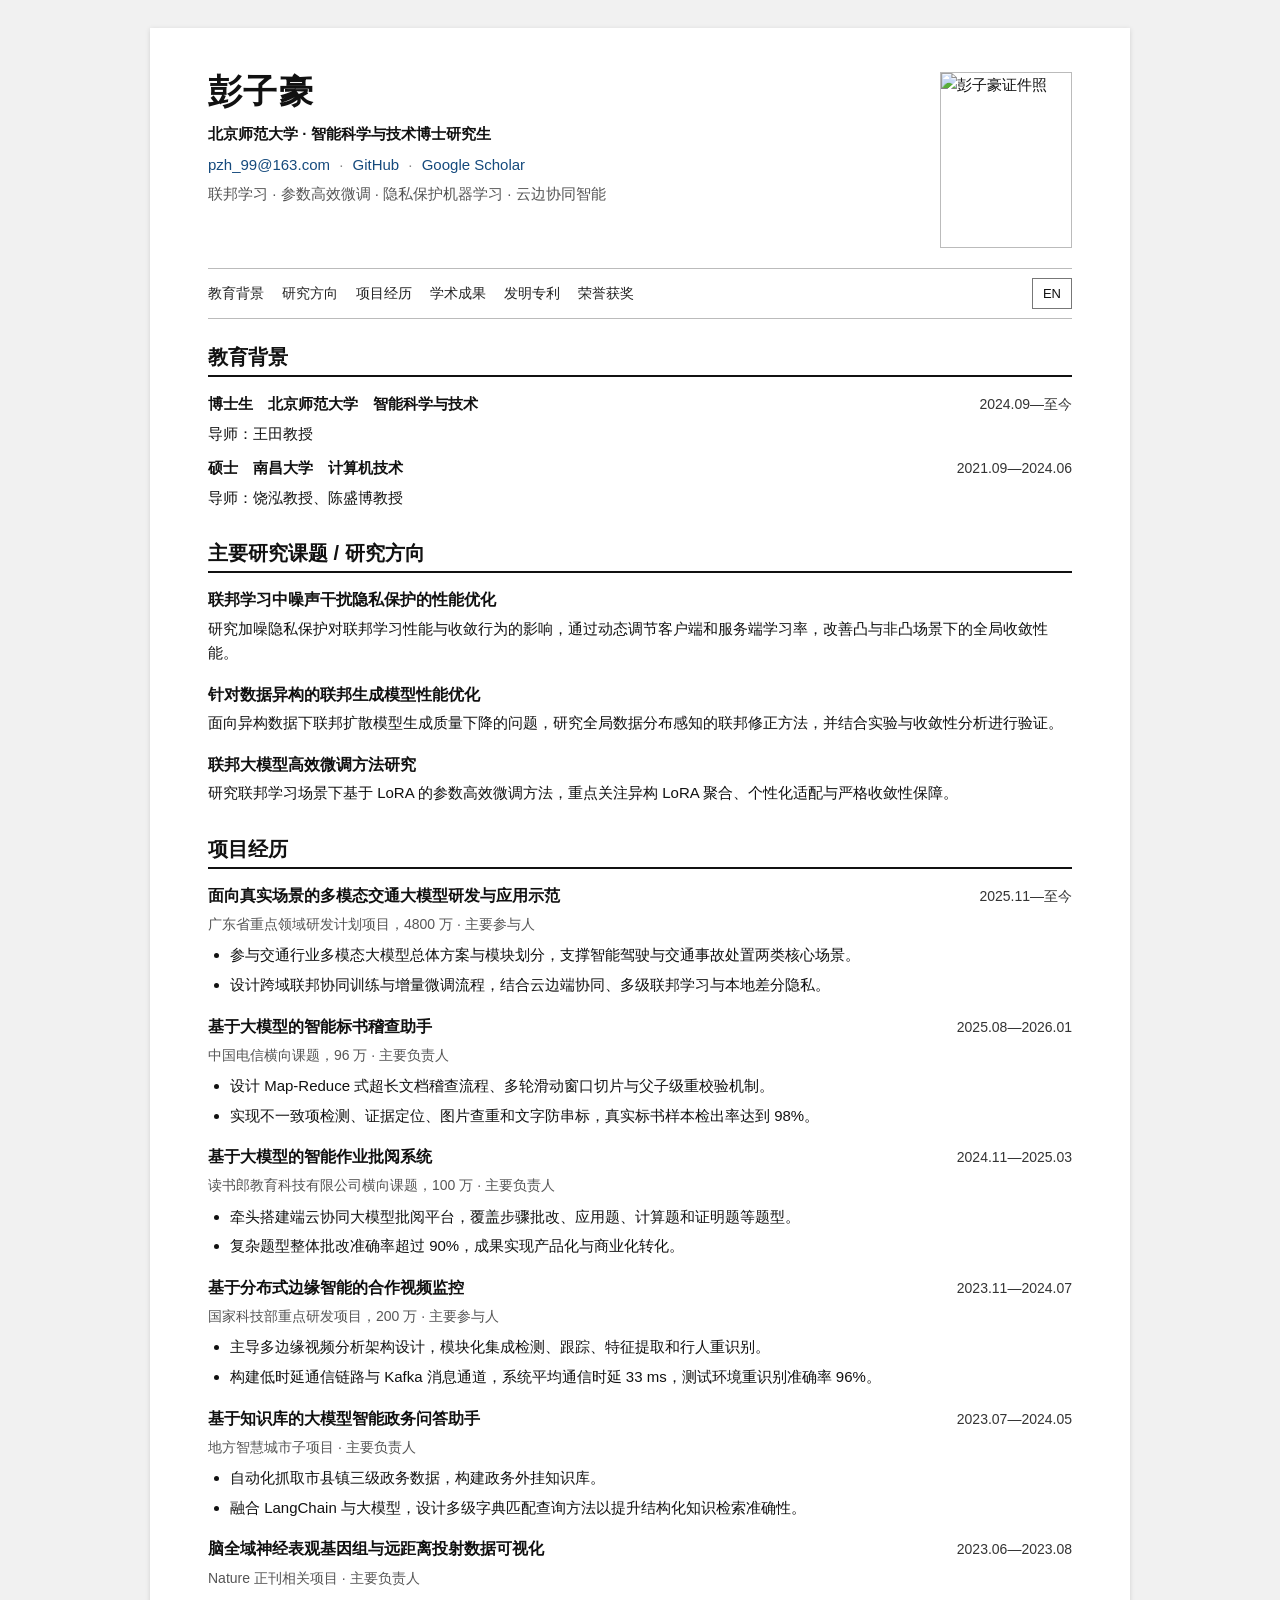
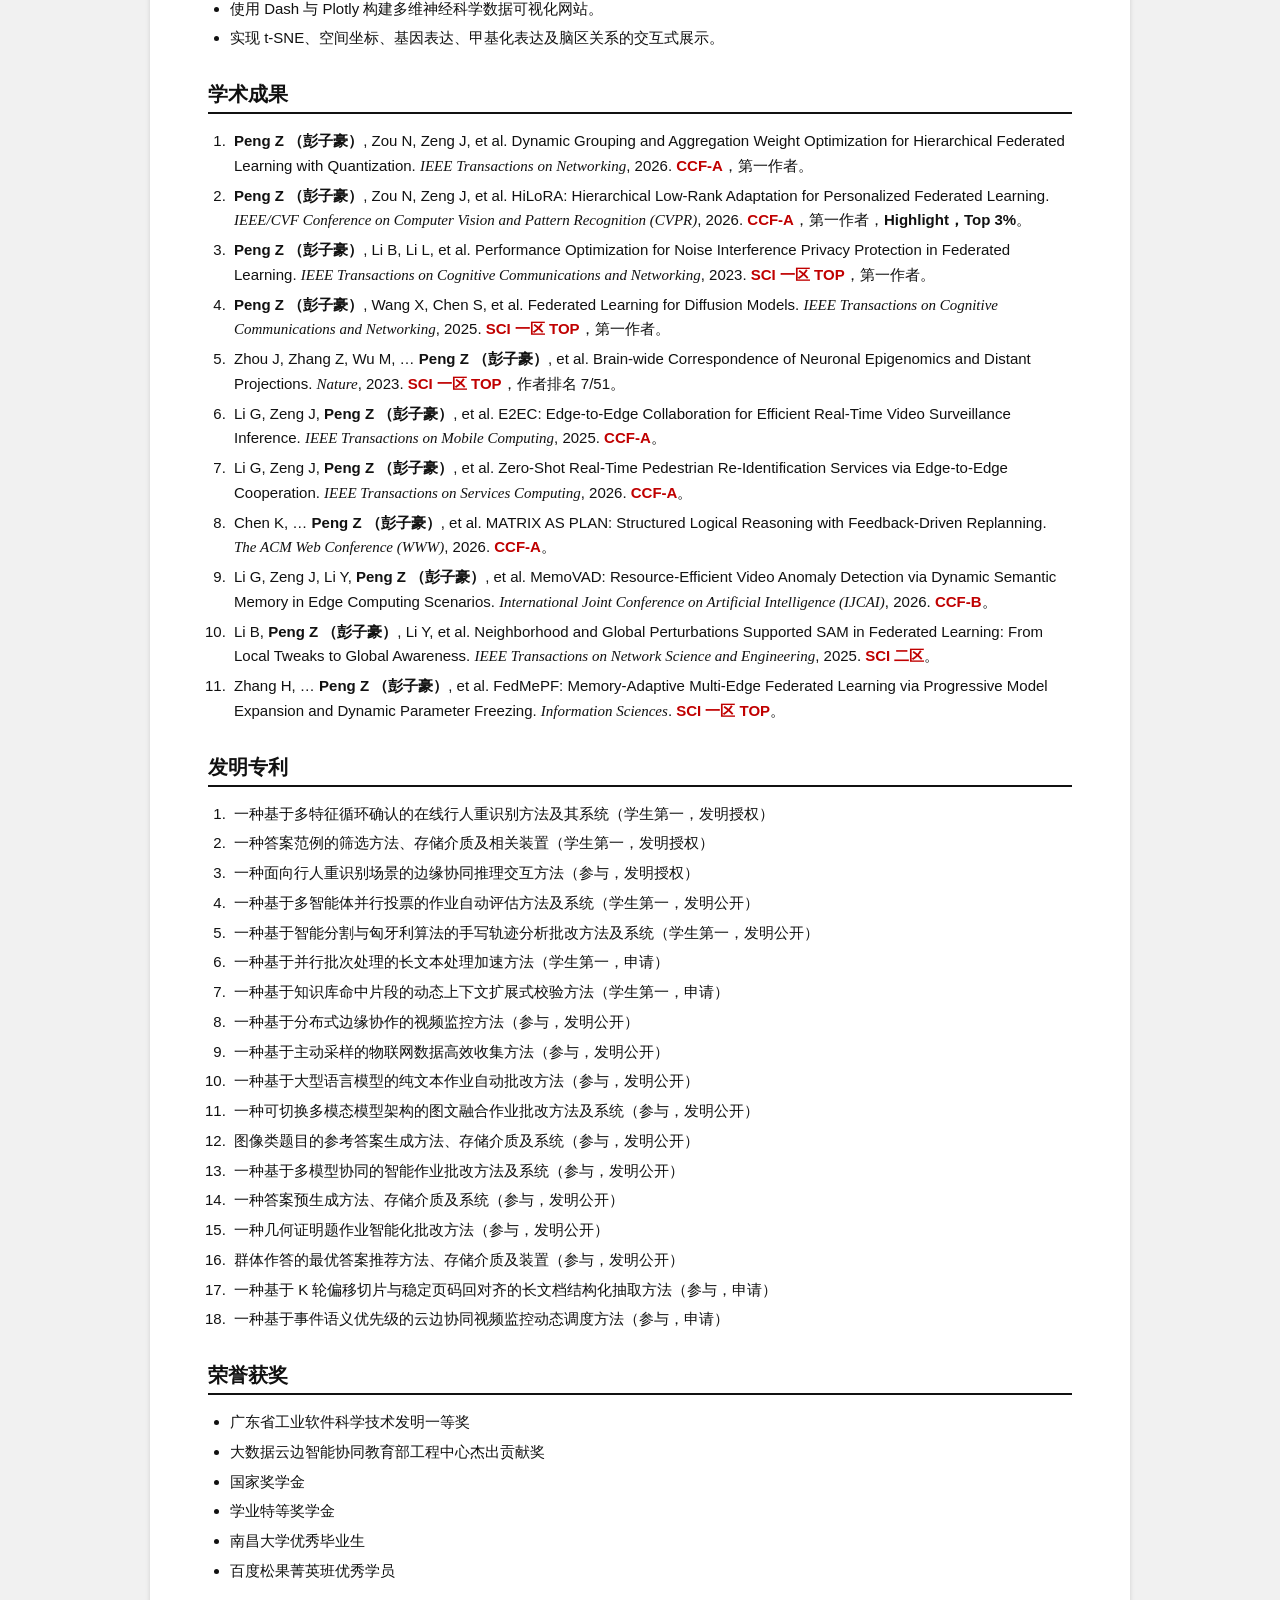
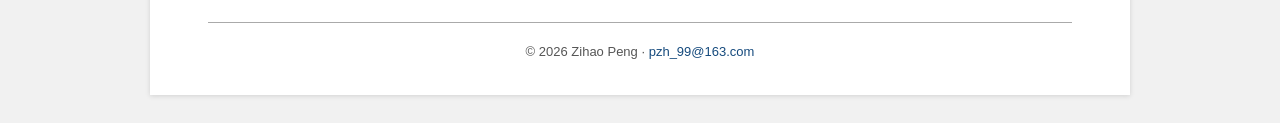
==== index.html @ e1f269a7 "Add files via upload" ====
<!DOCTYPE html>

<html lang="zh-CN">
<head>
<meta charset="utf-8"/>
<meta content="width=device-width, initial-scale=1" name="viewport"/>
<meta content="彭子豪（Zihao Peng），北京师范大学博士研究生，研究方向包括联邦学习、参数高效微调、隐私保护机器学习与云边协同智能。" name="description"/>
<meta content="Zihao Peng" name="author"/>
<title>彭子豪 | Zihao Peng</title>
<link href="assets/favicon.svg" rel="icon" type="image/svg+xml"/>
<link href="styles.css" rel="stylesheet"/>
<script defer="" src="script.js"></script>
</head>
<body>
<main class="resume">
<header class="resume-header" id="top">
<div class="identity">
<h1><span class="zh">彭子豪</span><span class="en">Zihao Peng</span></h1>
<p class="position zh">北京师范大学 · 智能科学与技术博士研究生</p>
<p class="position en">Ph.D. Student in Intelligent Science and Technology, Beijing Normal University</p>
<p class="contact">
<a href="mailto:pzh_99@163.com">pzh_99@163.com</a>
<span>·</span>
<a href="https://github.com/Pluszzh" rel="noreferrer" target="_blank">GitHub</a>
<span>·</span>
<a href="https://scholar.google.com/citations?user=jrS5haIAAAAJ&amp;hl=en" rel="noreferrer" target="_blank">Google Scholar</a>
</p>
<p class="research-line zh">联邦学习 · 参数高效微调 · 隐私保护机器学习 · 云边协同智能</p>
<p class="research-line en">Federated Learning · Parameter-Efficient Fine-Tuning · Privacy-Preserving ML · Edge–Cloud Intelligence</p>
</div>
<img alt="彭子豪证件照" class="portrait" height="176" src="assets/profile.jpg" width="132"/>
</header>
<div aria-label="Page controls" class="toolbar">
<nav>
<a class="zh" href="#education">教育背景</a><a class="en" href="#education-en">Education</a>
<a class="zh" href="#research">研究方向</a><a class="en" href="#research-en">Research</a>
<a class="zh" href="#projects">项目经历</a><a class="en" href="#projects-en">Projects</a>
<a class="zh" href="#publications">学术成果</a><a class="en" href="#publications-en">Publications</a>
<a class="zh" href="#patents">发明专利</a><a class="en" href="#patents-en">Patents</a>
<a class="zh" href="#awards">荣誉获奖</a><a class="en" href="#awards-en">Awards</a>
</nav>
<button aria-label="Switch language" id="lang-toggle" type="button">EN</button>
</div>
<div class="zh">
<section id="education">
<h2>教育背景</h2>
<div class="entry compact">
<div class="entry-head"><strong>博士生　北京师范大学　智能科学与技术</strong><span>2024.09—至今</span></div>
<p>导师：王田教授</p>
</div>
<div class="entry compact">
<div class="entry-head"><strong>硕士　南昌大学　计算机技术</strong><span>2021.09—2024.06</span></div>
<p>导师：饶泓教授、陈盛博教授</p>
</div>
</section>
<section id="research">
<h2>主要研究课题 / 研究方向</h2>
<div class="entry">
<h3>联邦学习中噪声干扰隐私保护的性能优化</h3>
<p>研究加噪隐私保护对联邦学习性能与收敛行为的影响，通过动态调节客户端和服务端学习率，改善凸与非凸场景下的全局收敛性能。</p>
</div>
<div class="entry">
<h3>针对数据异构的联邦生成模型性能优化</h3>
<p>面向异构数据下联邦扩散模型生成质量下降的问题，研究全局数据分布感知的联邦修正方法，并结合实验与收敛性分析进行验证。</p>
</div>
<div class="entry">
<h3>联邦大模型高效微调方法研究</h3>
<p>研究联邦学习场景下基于 LoRA 的参数高效微调方法，重点关注异构 LoRA 聚合、个性化适配与严格收敛性保障。</p>
</div>
</section>
<section id="projects">
<h2>项目经历</h2>
<article class="entry">
<div class="entry-head"><h3>面向真实场景的多模态交通大模型研发与应用示范</h3><span>2025.11—至今</span></div>
<p class="meta">广东省重点领域研发计划项目，4800 万 · 主要参与人</p>
<ul>
<li>参与交通行业多模态大模型总体方案与模块划分，支撑智能驾驶与交通事故处置两类核心场景。</li>
<li>设计跨域联邦协同训练与增量微调流程，结合云边端协同、多级联邦学习与本地差分隐私。</li>
</ul>
</article>
<article class="entry">
<div class="entry-head"><h3>基于大模型的智能标书稽查助手</h3><span>2025.08—2026.01</span></div>
<p class="meta">中国电信横向课题，96 万 · 主要负责人</p>
<ul>
<li>设计 Map-Reduce 式超长文档稽查流程、多轮滑动窗口切片与父子级重校验机制。</li>
<li>实现不一致项检测、证据定位、图片查重和文字防串标，真实标书样本检出率达到 98%。</li>
</ul>
</article>
<article class="entry">
<div class="entry-head"><h3>基于大模型的智能作业批阅系统</h3><span>2024.11—2025.03</span></div>
<p class="meta">读书郎教育科技有限公司横向课题，100 万 · 主要负责人</p>
<ul>
<li>牵头搭建端云协同大模型批阅平台，覆盖步骤批改、应用题、计算题和证明题等题型。</li>
<li>复杂题型整体批改准确率超过 90%，成果实现产品化与商业化转化。</li>
</ul>
</article>
<article class="entry">
<div class="entry-head"><h3>基于分布式边缘智能的合作视频监控</h3><span>2023.11—2024.07</span></div>
<p class="meta">国家科技部重点研发项目，200 万 · 主要参与人</p>
<ul>
<li>主导多边缘视频分析架构设计，模块化集成检测、跟踪、特征提取和行人重识别。</li>
<li>构建低时延通信链路与 Kafka 消息通道，系统平均通信时延 33 ms，测试环境重识别准确率 96%。</li>
</ul>
</article>
<article class="entry">
<div class="entry-head"><h3>基于知识库的大模型智能政务问答助手</h3><span>2023.07—2024.05</span></div>
<p class="meta">地方智慧城市子项目 · 主要负责人</p>
<ul>
<li>自动化抓取市县镇三级政务数据，构建政务外挂知识库。</li>
<li>融合 LangChain 与大模型，设计多级字典匹配查询方法以提升结构化知识检索准确性。</li>
</ul>
</article>
<article class="entry">
<div class="entry-head"><h3>脑全域神经表观基因组与远距离投射数据可视化</h3><span>2023.06—2023.08</span></div>
<p class="meta">Nature 正刊相关项目 · 主要负责人</p>
<ul>
<li>使用 Dash 与 Plotly 构建多维神经科学数据可视化网站。</li>
<li>实现 t-SNE、空间坐标、基因表达、甲基化表达及脑区关系的交互式展示。</li>
</ul>
</article>
</section>
<section id="publications">
<h2>学术成果</h2>
<ol class="publication-list"><li><strong class="self-author">Peng Z <span class="author-cn">（彭子豪）</span></strong>, Zou N, Zeng J, et al. Dynamic Grouping and Aggregation Weight Optimization for Hierarchical Federated Learning with Quantization. <em>IEEE Transactions on Networking</em>, 2026. <span class="rank">CCF-A</span>，第一作者。</li><li><strong class="self-author">Peng Z <span class="author-cn">（彭子豪）</span></strong>, Zou N, Zeng J, et al. HiLoRA: Hierarchical Low-Rank Adaptation for Personalized Federated Learning. <em>IEEE/CVF Conference on Computer Vision and Pattern Recognition (CVPR)</em>, 2026. <span class="rank">CCF-A</span>，第一作者，<strong>Highlight，Top 3%</strong>。</li><li><strong class="self-author">Peng Z <span class="author-cn">（彭子豪）</span></strong>, Li B, Li L, et al. Performance Optimization for Noise Interference Privacy Protection in Federated Learning. <em>IEEE Transactions on Cognitive Communications and Networking</em>, 2023. <span class="rank">SCI 一区 TOP</span>，第一作者。</li><li><strong class="self-author">Peng Z <span class="author-cn">（彭子豪）</span></strong>, Wang X, Chen S, et al. Federated Learning for Diffusion Models. <em>IEEE Transactions on Cognitive Communications and Networking</em>, 2025. <span class="rank">SCI 一区 TOP</span>，第一作者。</li><li>Zhou J, Zhang Z, Wu M, … <strong class="self-author">Peng Z <span class="author-cn">（彭子豪）</span></strong>, et al. Brain-wide Correspondence of Neuronal Epigenomics and Distant Projections. <em>Nature</em>, 2023. <span class="rank">SCI 一区 TOP</span>，作者排名 7/51。</li><li>Li G, Zeng J, <strong class="self-author">Peng Z <span class="author-cn">（彭子豪）</span></strong>, et al. E2EC: Edge-to-Edge Collaboration for Efficient Real-Time Video Surveillance Inference. <em>IEEE Transactions on Mobile Computing</em>, 2025. <span class="rank">CCF-A</span>。</li><li>Li G, Zeng J, <strong class="self-author">Peng Z <span class="author-cn">（彭子豪）</span></strong>, et al. Zero-Shot Real-Time Pedestrian Re-Identification Services via Edge-to-Edge Cooperation. <em>IEEE Transactions on Services Computing</em>, 2026. <span class="rank">CCF-A</span>。</li><li>Chen K, … <strong class="self-author">Peng Z <span class="author-cn">（彭子豪）</span></strong>, et al. MATRIX AS PLAN: Structured Logical Reasoning with Feedback-Driven Replanning. <em>The ACM Web Conference (WWW)</em>, 2026. <span class="rank">CCF-A</span>。</li><li>Li G, Zeng J, Li Y, <strong class="self-author">Peng Z <span class="author-cn">（彭子豪）</span></strong>, et al. MemoVAD: Resource-Efficient Video Anomaly Detection via Dynamic Semantic Memory in Edge Computing Scenarios. <em>International Joint Conference on Artificial Intelligence (IJCAI)</em>, 2026. <span class="rank">CCF-B</span>。</li><li>Li B, <strong class="self-author">Peng Z <span class="author-cn">（彭子豪）</span></strong>, Li Y, et al. Neighborhood and Global Perturbations Supported SAM in Federated Learning: From Local Tweaks to Global Awareness. <em>IEEE Transactions on Network Science and Engineering</em>, 2025. <span class="rank">SCI 二区</span>。</li><li>Zhang H, … <strong class="self-author">Peng Z <span class="author-cn">（彭子豪）</span></strong>, et al. FedMePF: Memory-Adaptive Multi-Edge Federated Learning via Progressive Model Expansion and Dynamic Parameter Freezing. <em>Information Sciences</em>. <span class="rank">SCI 一区 TOP</span>。</li></ol>
</section>
<section id="patents">
<h2>发明专利</h2>
<ol class="patent-list">
<li>一种基于多特征循环确认的在线行人重识别方法及其系统（学生第一，发明授权）</li>
<li>一种答案范例的筛选方法、存储介质及相关装置（学生第一，发明授权）</li>
<li>一种面向行人重识别场景的边缘协同推理交互方法（参与，发明授权）</li>
<li>一种基于多智能体并行投票的作业自动评估方法及系统（学生第一，发明公开）</li>
<li>一种基于智能分割与匈牙利算法的手写轨迹分析批改方法及系统（学生第一，发明公开）</li>
<li>一种基于并行批次处理的长文本处理加速方法（学生第一，申请）</li>
<li>一种基于知识库命中片段的动态上下文扩展式校验方法（学生第一，申请）</li>
<li>一种基于分布式边缘协作的视频监控方法（参与，发明公开）</li>
<li>一种基于主动采样的物联网数据高效收集方法（参与，发明公开）</li>
<li>一种基于大型语言模型的纯文本作业自动批改方法（参与，发明公开）</li>
<li>一种可切换多模态模型架构的图文融合作业批改方法及系统（参与，发明公开）</li>
<li>图像类题目的参考答案生成方法、存储介质及系统（参与，发明公开）</li>
<li>一种基于多模型协同的智能作业批改方法及系统（参与，发明公开）</li>
<li>一种答案预生成方法、存储介质及系统（参与，发明公开）</li>
<li>一种几何证明题作业智能化批改方法（参与，发明公开）</li>
<li>群体作答的最优答案推荐方法、存储介质及装置（参与，发明公开）</li>
<li>一种基于 K 轮偏移切片与稳定页码回对齐的长文档结构化抽取方法（参与，申请）</li>
<li>一种基于事件语义优先级的云边协同视频监控动态调度方法（参与，申请）</li>
</ol>
</section>
<section id="awards">
<h2>荣誉获奖</h2>
<ul>
<li>广东省工业软件科学技术发明一等奖</li>
<li>大数据云边智能协同教育部工程中心杰出贡献奖</li>
<li>国家奖学金</li>
<li>学业特等奖学金</li>
<li>南昌大学优秀毕业生</li>
<li>百度松果菁英班优秀学员</li>
</ul>
</section>
</div>
<div class="en">
<section id="education-en">
<h2>Education</h2>
<div class="entry compact">
<div class="entry-head"><strong>Ph.D. Student, Intelligent Science and Technology, Beijing Normal University</strong><span>Sep. 2024—Present</span></div>
<p>Advisor: Prof. Tian Wang</p>
</div>
<div class="entry compact">
<div class="entry-head"><strong>M.Eng. in Computer Technology, Nanchang University</strong><span>Sep. 2021—Jun. 2024</span></div>
<p>Advisors: Prof. Hong Rao and Prof. Shengbo Chen</p>
</div>
</section>
<section id="research-en">
<h2>Research Interests</h2>
<div class="entry">
<h3>Federated Learning with Privacy Noise</h3>
<p>Optimization and convergence analysis for federated learning under noisy privacy protection, with dynamically coordinated client and server learning rates.</p>
</div>
<div class="entry">
<h3>Federated Generative Models under Data Heterogeneity</h3>
<p>Distribution-aware correction methods for federated diffusion models, supported by empirical evaluation and convergence guarantees.</p>
</div>
<div class="entry">
<h3>Parameter-Efficient Federated Foundation Models</h3>
<p>LoRA-based efficient adaptation, heterogeneous low-rank aggregation, personalization, and theoretical guarantees in federated settings.</p>
</div>
</section>
<section id="projects-en">
<h2>Projects</h2>
<article class="entry">
<div class="entry-head"><h3>Multimodal Transportation Foundation Models for Real-World Applications</h3><span>Nov. 2025—Present</span></div>
<p class="meta">Guangdong Key-Area R&amp;D Program, CNY 48M · Core Participant</p>
<ul>
<li>Contributed to the architecture and module design for intelligent driving and traffic-incident response.</li>
<li>Designed cross-domain federated training and incremental fine-tuning with cloud–edge–device collaboration and local differential privacy.</li>
</ul>
</article>
<article class="entry">
<div class="entry-head"><h3>LLM-Based Intelligent Tender Document Audit</h3><span>Aug. 2025—Jan. 2026</span></div>
<p class="meta">China Telecom Industry Project, CNY 0.96M · Project Lead</p>
<ul>
<li>Designed a Map-Reduce audit pipeline for long documents with multi-round sliding windows and hierarchical re-verification.</li>
<li>Implemented inconsistency detection, evidence localization, image deduplication, and collusion-risk screening, reaching 98% recall on real tender documents.</li>
</ul>
</article>
<article class="entry">
<div class="entry-head"><h3>LLM-Based Intelligent Homework Grading</h3><span>Nov. 2024—Mar. 2025</span></div>
<p class="meta">Readboy Education Industry Project, CNY 1M · Project Lead</p>
<ul>
<li>Led an edge–cloud grading platform covering step-aware scoring, word problems, calculations, and proofs.</li>
<li>Achieved over 90% accuracy on complex question types and supported product deployment and commercialization.</li>
</ul>
</article>
<article class="entry">
<div class="entry-head"><h3>Distributed Edge-Intelligence Video Surveillance</h3><span>Nov. 2023—Jul. 2024</span></div>
<p class="meta">National Key R&amp;D Project, CNY 2M · Core Participant</p>
<ul>
<li>Led the design of a modular multi-edge video analytics architecture integrating detection, tracking, feature extraction, and re-identification.</li>
<li>Built low-latency communication and Kafka data channels, achieving 33 ms average communication latency and 96% re-identification accuracy in the test environment.</li>
</ul>
</article>
<article class="entry">
<div class="entry-head"><h3>Knowledge-Base-Augmented Government Question Answering</h3><span>Jul. 2023—May 2024</span></div>
<p class="meta">Smart-City Subproject · Project Lead</p>
<ul>
<li>Automated the collection of municipal, county, and township government data and constructed an external knowledge base.</li>
<li>Integrated LangChain with large language models and designed a multi-level dictionary matching method for structured retrieval.</li>
</ul>
</article>
<article class="entry">
<div class="entry-head"><h3>Visualization of Brain-Wide Epigenomics and Long-Distance Projections</h3><span>Jun. 2023—Aug. 2023</span></div>
<p class="meta">Nature Research Project · Project Lead</p>
<ul>
<li>Built a Dash and Plotly website for multidimensional neuroscience data.</li>
<li>Visualized t-SNE embeddings, spatial coordinates, gene and methylation expression, and brain-region relationships.</li>
</ul>
</article>
</section>
<section id="publications-en">
<h2>Publications</h2>
<ol class="publication-list"><li><strong class="self-author">Peng Z <span class="author-cn">(彭子豪)</span></strong>, Zou N, Zeng J, et al. Dynamic Grouping and Aggregation Weight Optimization for Hierarchical Federated Learning with Quantization. <em>IEEE Transactions on Networking</em>, 2026. <span class="rank">CCF-A</span>. First author.</li><li><strong class="self-author">Peng Z <span class="author-cn">(彭子豪)</span></strong>, Zou N, Zeng J, et al. HiLoRA: Hierarchical Low-Rank Adaptation for Personalized Federated Learning. <em>IEEE/CVF Conference on Computer Vision and Pattern Recognition (CVPR)</em>, 2026. <span class="rank">CCF-A</span>. First author, <strong>Highlight, Top 3%</strong>.</li><li><strong class="self-author">Peng Z <span class="author-cn">(彭子豪)</span></strong>, Li B, Li L, et al. Performance Optimization for Noise Interference Privacy Protection in Federated Learning. <em>IEEE Transactions on Cognitive Communications and Networking</em>, 2023. <span class="rank">SCI Q1 TOP</span>. First author.</li><li><strong class="self-author">Peng Z <span class="author-cn">(彭子豪)</span></strong>, Wang X, Chen S, et al. Federated Learning for Diffusion Models. <em>IEEE Transactions on Cognitive Communications and Networking</em>, 2025. <span class="rank">SCI Q1 TOP</span>. First author.</li><li>Zhou J, Zhang Z, Wu M, … <strong class="self-author">Peng Z <span class="author-cn">(彭子豪)</span></strong>, et al. Brain-wide Correspondence of Neuronal Epigenomics and Distant Projections. <em>Nature</em>, 2023. <span class="rank">SCI Q1 TOP</span>. Author 7/51.</li><li>Li G, Zeng J, <strong class="self-author">Peng Z <span class="author-cn">(彭子豪)</span></strong>, et al. E2EC: Edge-to-Edge Collaboration for Efficient Real-Time Video Surveillance Inference. <em>IEEE Transactions on Mobile Computing</em>, 2025. <span class="rank">CCF-A</span>.</li><li>Li G, Zeng J, <strong class="self-author">Peng Z <span class="author-cn">(彭子豪)</span></strong>, et al. Zero-Shot Real-Time Pedestrian Re-Identification Services via Edge-to-Edge Cooperation. <em>IEEE Transactions on Services Computing</em>, 2026. <span class="rank">CCF-A</span>.</li><li>Chen K, … <strong class="self-author">Peng Z <span class="author-cn">(彭子豪)</span></strong>, et al. MATRIX AS PLAN: Structured Logical Reasoning with Feedback-Driven Replanning. <em>The ACM Web Conference (WWW)</em>, 2026. <span class="rank">CCF-A</span>.</li><li>Li G, Zeng J, Li Y, <strong class="self-author">Peng Z <span class="author-cn">(彭子豪)</span></strong>, et al. MemoVAD: Resource-Efficient Video Anomaly Detection via Dynamic Semantic Memory in Edge Computing Scenarios. <em>International Joint Conference on Artificial Intelligence (IJCAI)</em>, 2026. <span class="rank">CCF-B</span>.</li><li>Li B, <strong class="self-author">Peng Z <span class="author-cn">(彭子豪)</span></strong>, Li Y, et al. Neighborhood and Global Perturbations Supported SAM in Federated Learning: From Local Tweaks to Global Awareness. <em>IEEE Transactions on Network Science and Engineering</em>, 2025. <span class="rank">SCI Q2</span>.</li><li>Zhang H, … <strong class="self-author">Peng Z <span class="author-cn">(彭子豪)</span></strong>, et al. FedMePF: Memory-Adaptive Multi-Edge Federated Learning via Progressive Model Expansion and Dynamic Parameter Freezing. <em>Information Sciences</em>. <span class="rank">SCI Q1 TOP</span>.</li></ol>
</section>
<section id="patents-en">
<h2>Patents</h2>
<p>18 invention patent applications, including granted patents in online pedestrian re-identification, answer-example selection, and edge-collaborative inference, as well as applications covering automated grading, long-document processing, knowledge-base verification, and cloud–edge video scheduling.</p>
</section>
<section id="awards-en">
<h2>Awards</h2>
<ul>
<li>First Prize, Guangdong Industrial Software Science and Technology Invention Award</li>
<li>Outstanding Contribution Award, Engineering Research Center of Cloud–Edge Intelligent Collaboration, Ministry of Education</li>
<li>National Scholarship</li>
<li>First-Class Academic Scholarship</li>
<li>Outstanding Graduate, Nanchang University</li>
<li>Outstanding Student, Baidu Songguo Elite Program</li>
</ul>
</section>
</div>
<footer>
<p>© <span id="year"></span> Zihao Peng · <a href="mailto:pzh_99@163.com">pzh_99@163.com</a></p>
</footer>
</main>
</body>
</html>
---- styles.css ----
:root {
  --text: #111;
  --muted: #555;
  --line: #111;
  --paper: #fff;
  --page: #f1f1f1;
  --link: #154a7d;
}

* { box-sizing: border-box; }
html { scroll-behavior: smooth; }
body {
  margin: 0;
  color: var(--text);
  background: var(--page);
  font-family: Arial, "Microsoft YaHei", "Noto Sans CJK SC", sans-serif;
  font-size: 15px;
  line-height: 1.65;
}
a { color: var(--link); text-decoration: none; }
a:hover { text-decoration: underline; }

.resume {
  width: min(980px, calc(100% - 32px));
  margin: 28px auto;
  padding: 44px 58px 28px;
  background: var(--paper);
  box-shadow: 0 1px 5px rgba(0,0,0,.13);
}

.resume-header {
  min-height: 176px;
  display: grid;
  grid-template-columns: 1fr 132px;
  gap: 34px;
  align-items: start;
}
.identity h1 {
  margin: 0 0 9px;
  font-family: Georgia, "Times New Roman", "Songti SC", SimSun, serif;
  font-size: 34px;
  letter-spacing: .04em;
  line-height: 1.2;
}
.position { margin: 0 0 6px; font-weight: 700; }
.contact, .research-line { margin: 5px 0; }
.contact span { margin: 0 5px; color: #888; }
.research-line { color: var(--muted); }
.portrait {
  width: 132px;
  height: 176px;
  object-fit: cover;
  border: 1px solid #bbb;
}

.toolbar {
  margin: 20px 0 25px;
  padding: 9px 0;
  border-top: 1px solid #bbb;
  border-bottom: 1px solid #bbb;
  display: flex;
  justify-content: space-between;
  align-items: center;
  gap: 18px;
}
.toolbar nav { display: flex; flex-wrap: wrap; gap: 8px 18px; }
.toolbar a { color: #222; font-size: 14px; }
.toolbar button {
  flex: 0 0 auto;
  border: 1px solid #777;
  background: #fff;
  color: #111;
  padding: 4px 10px;
  font: inherit;
  font-size: 13px;
  cursor: pointer;
}
.toolbar button:hover { background: #f3f3f3; }

section { margin: 0 0 30px; scroll-margin-top: 12px; }
h2 {
  margin: 0 0 15px;
  padding: 0 0 5px;
  border-bottom: 2px solid var(--line);
  font-size: 20px;
  line-height: 1.3;
}
h3 {
  margin: 0;
  font-size: 16px;
  line-height: 1.45;
}
p { margin: 5px 0; }
ul, ol { margin: 7px 0 0 22px; padding: 0; }
li { margin-bottom: 5px; }

.entry { margin: 0 0 17px; }
.entry.compact { margin-bottom: 9px; }
.entry-head {
  display: flex;
  align-items: baseline;
  justify-content: space-between;
  gap: 20px;
}
.entry-head h3, .entry-head strong { flex: 1; }
.entry-head span {
  flex: 0 0 auto;
  white-space: nowrap;
  color: #333;
  font-size: 14px;
}
.meta { color: var(--muted); font-size: 14px; }
.publication-list li, .patent-list li { padding-left: 4px; }
.publication-list em { font-family: Georgia, "Times New Roman", serif; }

.self-author { font-weight: 700; }
.author-cn { font-weight: 700; white-space: nowrap; }
.rank { color: #c00000; font-weight: 700; white-space: nowrap; }

footer {
  margin-top: 38px;
  padding-top: 13px;
  border-top: 1px solid #aaa;
  color: var(--muted);
  text-align: center;
  font-size: 13px;
}

html:not([data-lang="en"]) .en { display: none !important; }
html[data-lang="en"] .zh { display: none !important; }
html[data-lang="en"] .en { display: block; }
html[data-lang="en"] span.en,
html[data-lang="en"] a.en { display: inline; }
html:not([data-lang="en"]) span.zh,
html:not([data-lang="en"]) a.zh { display: inline; }

@media (max-width: 700px) {
  body { background: #fff; font-size: 14px; }
  .resume {
    width: 100%;
    margin: 0;
    padding: 24px 20px;
    box-shadow: none;
  }
  .resume-header {
    grid-template-columns: 1fr 92px;
    min-height: 123px;
    gap: 16px;
  }
  .portrait { width: 92px; height: 123px; }
  .identity h1 { font-size: 27px; }
  .toolbar { align-items: flex-start; }
  .toolbar nav { gap: 5px 12px; }
  .entry-head { display: block; }
  .entry-head span { display: block; margin-top: 2px; }
}

@media print {
  body { background: #fff; font-size: 10.5pt; }
  .resume { width: 100%; margin: 0; padding: 0; box-shadow: none; }
  .toolbar { display: none; }
  a { color: #111; }
  section { break-inside: auto; }
  .entry { break-inside: avoid; }
}
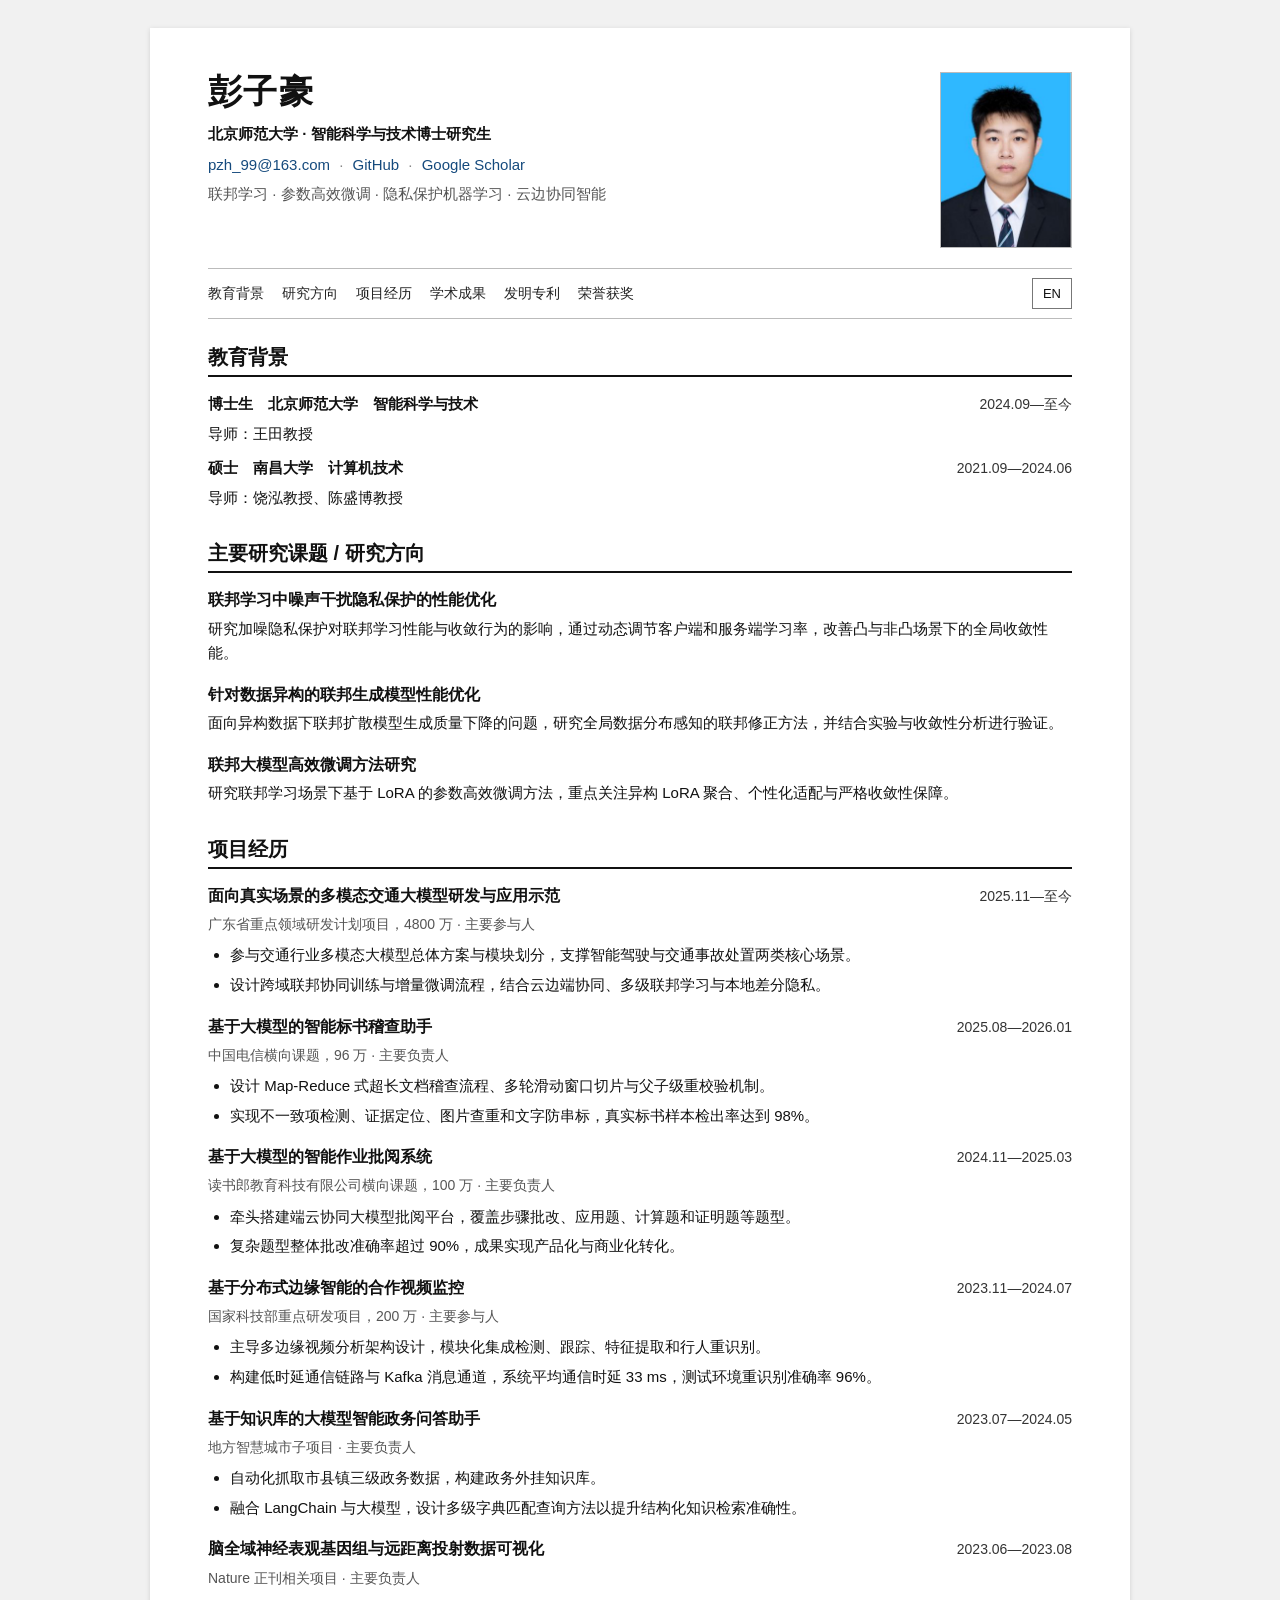
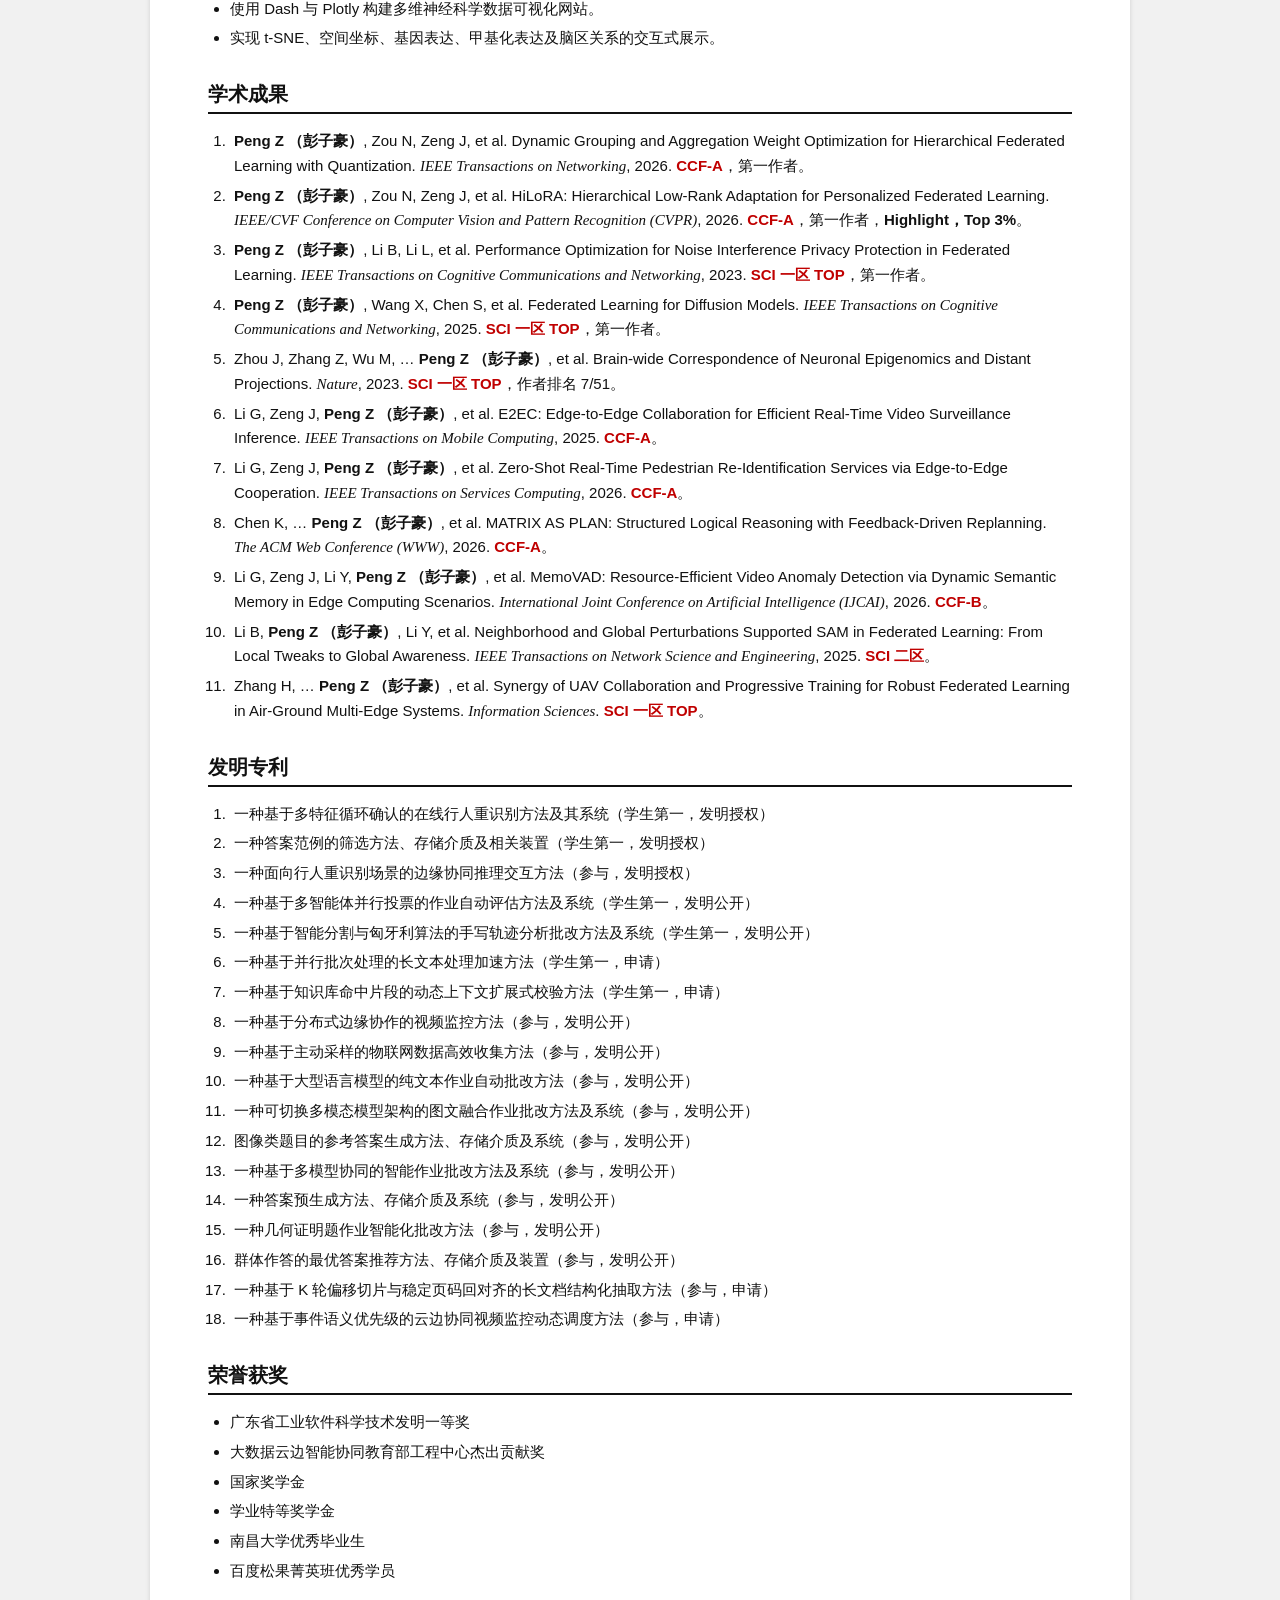
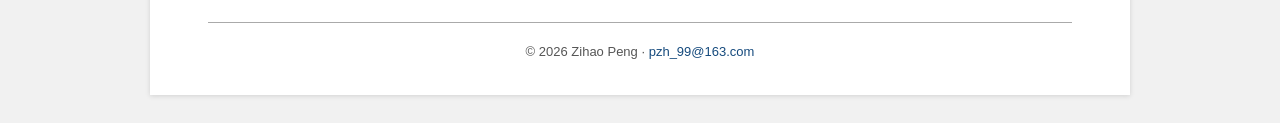
==== commit 25e06454: "Update index.html" ====
--- a/index.html
+++ b/index.html
@@ -121,7 +121,7 @@
 </section>
 <section id="publications">
 <h2>学术成果</h2>
-<ol class="publication-list"><li><strong class="self-author">Peng Z <span class="author-cn">（彭子豪）</span></strong>, Zou N, Zeng J, et al. Dynamic Grouping and Aggregation Weight Optimization for Hierarchical Federated Learning with Quantization. <em>IEEE Transactions on Networking</em>, 2026. <span class="rank">CCF-A</span>，第一作者。</li><li><strong class="self-author">Peng Z <span class="author-cn">（彭子豪）</span></strong>, Zou N, Zeng J, et al. HiLoRA: Hierarchical Low-Rank Adaptation for Personalized Federated Learning. <em>IEEE/CVF Conference on Computer Vision and Pattern Recognition (CVPR)</em>, 2026. <span class="rank">CCF-A</span>，第一作者，<strong>Highlight，Top 3%</strong>。</li><li><strong class="self-author">Peng Z <span class="author-cn">（彭子豪）</span></strong>, Li B, Li L, et al. Performance Optimization for Noise Interference Privacy Protection in Federated Learning. <em>IEEE Transactions on Cognitive Communications and Networking</em>, 2023. <span class="rank">SCI 一区 TOP</span>，第一作者。</li><li><strong class="self-author">Peng Z <span class="author-cn">（彭子豪）</span></strong>, Wang X, Chen S, et al. Federated Learning for Diffusion Models. <em>IEEE Transactions on Cognitive Communications and Networking</em>, 2025. <span class="rank">SCI 一区 TOP</span>，第一作者。</li><li>Zhou J, Zhang Z, Wu M, … <strong class="self-author">Peng Z <span class="author-cn">（彭子豪）</span></strong>, et al. Brain-wide Correspondence of Neuronal Epigenomics and Distant Projections. <em>Nature</em>, 2023. <span class="rank">SCI 一区 TOP</span>，作者排名 7/51。</li><li>Li G, Zeng J, <strong class="self-author">Peng Z <span class="author-cn">（彭子豪）</span></strong>, et al. E2EC: Edge-to-Edge Collaboration for Efficient Real-Time Video Surveillance Inference. <em>IEEE Transactions on Mobile Computing</em>, 2025. <span class="rank">CCF-A</span>。</li><li>Li G, Zeng J, <strong class="self-author">Peng Z <span class="author-cn">（彭子豪）</span></strong>, et al. Zero-Shot Real-Time Pedestrian Re-Identification Services via Edge-to-Edge Cooperation. <em>IEEE Transactions on Services Computing</em>, 2026. <span class="rank">CCF-A</span>。</li><li>Chen K, … <strong class="self-author">Peng Z <span class="author-cn">（彭子豪）</span></strong>, et al. MATRIX AS PLAN: Structured Logical Reasoning with Feedback-Driven Replanning. <em>The ACM Web Conference (WWW)</em>, 2026. <span class="rank">CCF-A</span>。</li><li>Li G, Zeng J, Li Y, <strong class="self-author">Peng Z <span class="author-cn">（彭子豪）</span></strong>, et al. MemoVAD: Resource-Efficient Video Anomaly Detection via Dynamic Semantic Memory in Edge Computing Scenarios. <em>International Joint Conference on Artificial Intelligence (IJCAI)</em>, 2026. <span class="rank">CCF-B</span>。</li><li>Li B, <strong class="self-author">Peng Z <span class="author-cn">（彭子豪）</span></strong>, Li Y, et al. Neighborhood and Global Perturbations Supported SAM in Federated Learning: From Local Tweaks to Global Awareness. <em>IEEE Transactions on Network Science and Engineering</em>, 2025. <span class="rank">SCI 二区</span>。</li><li>Zhang H, … <strong class="self-author">Peng Z <span class="author-cn">（彭子豪）</span></strong>, et al. FedMePF: Memory-Adaptive Multi-Edge Federated Learning via Progressive Model Expansion and Dynamic Parameter Freezing. <em>Information Sciences</em>. <span class="rank">SCI 一区 TOP</span>。</li></ol>
+<ol class="publication-list"><li><strong class="self-author">Peng Z <span class="author-cn">（彭子豪）</span></strong>, Zou N, Zeng J, et al. Dynamic Grouping and Aggregation Weight Optimization for Hierarchical Federated Learning with Quantization. <em>IEEE Transactions on Networking</em>, 2026. <span class="rank">CCF-A</span>，第一作者。</li><li><strong class="self-author">Peng Z <span class="author-cn">（彭子豪）</span></strong>, Zou N, Zeng J, et al. HiLoRA: Hierarchical Low-Rank Adaptation for Personalized Federated Learning. <em>IEEE/CVF Conference on Computer Vision and Pattern Recognition (CVPR)</em>, 2026. <span class="rank">CCF-A</span>，第一作者，<strong>Highlight，Top 3%</strong>。</li><li><strong class="self-author">Peng Z <span class="author-cn">（彭子豪）</span></strong>, Li B, Li L, et al. Performance Optimization for Noise Interference Privacy Protection in Federated Learning. <em>IEEE Transactions on Cognitive Communications and Networking</em>, 2023. <span class="rank">SCI 一区 TOP</span>，第一作者。</li><li><strong class="self-author">Peng Z <span class="author-cn">（彭子豪）</span></strong>, Wang X, Chen S, et al. Federated Learning for Diffusion Models. <em>IEEE Transactions on Cognitive Communications and Networking</em>, 2025. <span class="rank">SCI 一区 TOP</span>，第一作者。</li><li>Zhou J, Zhang Z, Wu M, … <strong class="self-author">Peng Z <span class="author-cn">（彭子豪）</span></strong>, et al. Brain-wide Correspondence of Neuronal Epigenomics and Distant Projections. <em>Nature</em>, 2023. <span class="rank">SCI 一区 TOP</span>，作者排名 7/51。</li><li>Li G, Zeng J, <strong class="self-author">Peng Z <span class="author-cn">（彭子豪）</span></strong>, et al. E2EC: Edge-to-Edge Collaboration for Efficient Real-Time Video Surveillance Inference. <em>IEEE Transactions on Mobile Computing</em>, 2025. <span class="rank">CCF-A</span>。</li><li>Li G, Zeng J, <strong class="self-author">Peng Z <span class="author-cn">（彭子豪）</span></strong>, et al. Zero-Shot Real-Time Pedestrian Re-Identification Services via Edge-to-Edge Cooperation. <em>IEEE Transactions on Services Computing</em>, 2026. <span class="rank">CCF-A</span>。</li><li>Chen K, … <strong class="self-author">Peng Z <span class="author-cn">（彭子豪）</span></strong>, et al. MATRIX AS PLAN: Structured Logical Reasoning with Feedback-Driven Replanning. <em>The ACM Web Conference (WWW)</em>, 2026. <span class="rank">CCF-A</span>。</li><li>Li G, Zeng J, Li Y, <strong class="self-author">Peng Z <span class="author-cn">（彭子豪）</span></strong>, et al. MemoVAD: Resource-Efficient Video Anomaly Detection via Dynamic Semantic Memory in Edge Computing Scenarios. <em>International Joint Conference on Artificial Intelligence (IJCAI)</em>, 2026. <span class="rank">CCF-B</span>。</li><li>Li B, <strong class="self-author">Peng Z <span class="author-cn">（彭子豪）</span></strong>, Li Y, et al. Neighborhood and Global Perturbations Supported SAM in Federated Learning: From Local Tweaks to Global Awareness. <em>IEEE Transactions on Network Science and Engineering</em>, 2025. <span class="rank">SCI 二区</span>。</li><li>Zhang H, … <strong class="self-author">Peng Z <span class="author-cn">（彭子豪）</span></strong>, et al. Synergy of UAV Collaboration and Progressive Training for Robust Federated Learning in Air-Ground Multi-Edge Systems. <em>Information Sciences</em>. <span class="rank">SCI 一区 TOP</span>。</li></ol>
 </section>
 <section id="patents">
 <h2>发明专利</h2>
@@ -238,7 +238,7 @@
 </section>
 <section id="publications-en">
 <h2>Publications</h2>
-<ol class="publication-list"><li><strong class="self-author">Peng Z <span class="author-cn">(彭子豪)</span></strong>, Zou N, Zeng J, et al. Dynamic Grouping and Aggregation Weight Optimization for Hierarchical Federated Learning with Quantization. <em>IEEE Transactions on Networking</em>, 2026. <span class="rank">CCF-A</span>. First author.</li><li><strong class="self-author">Peng Z <span class="author-cn">(彭子豪)</span></strong>, Zou N, Zeng J, et al. HiLoRA: Hierarchical Low-Rank Adaptation for Personalized Federated Learning. <em>IEEE/CVF Conference on Computer Vision and Pattern Recognition (CVPR)</em>, 2026. <span class="rank">CCF-A</span>. First author, <strong>Highlight, Top 3%</strong>.</li><li><strong class="self-author">Peng Z <span class="author-cn">(彭子豪)</span></strong>, Li B, Li L, et al. Performance Optimization for Noise Interference Privacy Protection in Federated Learning. <em>IEEE Transactions on Cognitive Communications and Networking</em>, 2023. <span class="rank">SCI Q1 TOP</span>. First author.</li><li><strong class="self-author">Peng Z <span class="author-cn">(彭子豪)</span></strong>, Wang X, Chen S, et al. Federated Learning for Diffusion Models. <em>IEEE Transactions on Cognitive Communications and Networking</em>, 2025. <span class="rank">SCI Q1 TOP</span>. First author.</li><li>Zhou J, Zhang Z, Wu M, … <strong class="self-author">Peng Z <span class="author-cn">(彭子豪)</span></strong>, et al. Brain-wide Correspondence of Neuronal Epigenomics and Distant Projections. <em>Nature</em>, 2023. <span class="rank">SCI Q1 TOP</span>. Author 7/51.</li><li>Li G, Zeng J, <strong class="self-author">Peng Z <span class="author-cn">(彭子豪)</span></strong>, et al. E2EC: Edge-to-Edge Collaboration for Efficient Real-Time Video Surveillance Inference. <em>IEEE Transactions on Mobile Computing</em>, 2025. <span class="rank">CCF-A</span>.</li><li>Li G, Zeng J, <strong class="self-author">Peng Z <span class="author-cn">(彭子豪)</span></strong>, et al. Zero-Shot Real-Time Pedestrian Re-Identification Services via Edge-to-Edge Cooperation. <em>IEEE Transactions on Services Computing</em>, 2026. <span class="rank">CCF-A</span>.</li><li>Chen K, … <strong class="self-author">Peng Z <span class="author-cn">(彭子豪)</span></strong>, et al. MATRIX AS PLAN: Structured Logical Reasoning with Feedback-Driven Replanning. <em>The ACM Web Conference (WWW)</em>, 2026. <span class="rank">CCF-A</span>.</li><li>Li G, Zeng J, Li Y, <strong class="self-author">Peng Z <span class="author-cn">(彭子豪)</span></strong>, et al. MemoVAD: Resource-Efficient Video Anomaly Detection via Dynamic Semantic Memory in Edge Computing Scenarios. <em>International Joint Conference on Artificial Intelligence (IJCAI)</em>, 2026. <span class="rank">CCF-B</span>.</li><li>Li B, <strong class="self-author">Peng Z <span class="author-cn">(彭子豪)</span></strong>, Li Y, et al. Neighborhood and Global Perturbations Supported SAM in Federated Learning: From Local Tweaks to Global Awareness. <em>IEEE Transactions on Network Science and Engineering</em>, 2025. <span class="rank">SCI Q2</span>.</li><li>Zhang H, … <strong class="self-author">Peng Z <span class="author-cn">(彭子豪)</span></strong>, et al. FedMePF: Memory-Adaptive Multi-Edge Federated Learning via Progressive Model Expansion and Dynamic Parameter Freezing. <em>Information Sciences</em>. <span class="rank">SCI Q1 TOP</span>.</li></ol>
+<ol class="publication-list"><li><strong class="self-author">Peng Z <span class="author-cn">(彭子豪)</span></strong>, Zou N, Zeng J, et al. Dynamic Grouping and Aggregation Weight Optimization for Hierarchical Federated Learning with Quantization. <em>IEEE Transactions on Networking</em>, 2026. <span class="rank">CCF-A</span>. First author.</li><li><strong class="self-author">Peng Z <span class="author-cn">(彭子豪)</span></strong>, Zou N, Zeng J, et al. HiLoRA: Hierarchical Low-Rank Adaptation for Personalized Federated Learning. <em>IEEE/CVF Conference on Computer Vision and Pattern Recognition (CVPR)</em>, 2026. <span class="rank">CCF-A</span>. First author, <strong>Highlight, Top 3%</strong>.</li><li><strong class="self-author">Peng Z <span class="author-cn">(彭子豪)</span></strong>, Li B, Li L, et al. Performance Optimization for Noise Interference Privacy Protection in Federated Learning. <em>IEEE Transactions on Cognitive Communications and Networking</em>, 2023. <span class="rank">SCI Q1 TOP</span>. First author.</li><li><strong class="self-author">Peng Z <span class="author-cn">(彭子豪)</span></strong>, Wang X, Chen S, et al. Federated Learning for Diffusion Models. <em>IEEE Transactions on Cognitive Communications and Networking</em>, 2025. <span class="rank">SCI Q1 TOP</span>. First author.</li><li>Zhou J, Zhang Z, Wu M, … <strong class="self-author">Peng Z <span class="author-cn">(彭子豪)</span></strong>, et al. Brain-wide Correspondence of Neuronal Epigenomics and Distant Projections. <em>Nature</em>, 2023. <span class="rank">SCI Q1 TOP</span>. Author 7/51.</li><li>Li G, Zeng J, <strong class="self-author">Peng Z <span class="author-cn">(彭子豪)</span></strong>, et al. E2EC: Edge-to-Edge Collaboration for Efficient Real-Time Video Surveillance Inference. <em>IEEE Transactions on Mobile Computing</em>, 2025. <span class="rank">CCF-A</span>.</li><li>Li G, Zeng J, <strong class="self-author">Peng Z <span class="author-cn">(彭子豪)</span></strong>, et al. Zero-Shot Real-Time Pedestrian Re-Identification Services via Edge-to-Edge Cooperation. <em>IEEE Transactions on Services Computing</em>, 2026. <span class="rank">CCF-A</span>.</li><li>Chen K, … <strong class="self-author">Peng Z <span class="author-cn">(彭子豪)</span></strong>, et al. MATRIX AS PLAN: Structured Logical Reasoning with Feedback-Driven Replanning. <em>The ACM Web Conference (WWW)</em>, 2026. <span class="rank">CCF-A</span>.</li><li>Li G, Zeng J, Li Y, <strong class="self-author">Peng Z <span class="author-cn">(彭子豪)</span></strong>, et al. MemoVAD: Resource-Efficient Video Anomaly Detection via Dynamic Semantic Memory in Edge Computing Scenarios. <em>International Joint Conference on Artificial Intelligence (IJCAI)</em>, 2026. <span class="rank">CCF-B</span>.</li><li>Li B, <strong class="self-author">Peng Z <span class="author-cn">(彭子豪)</span></strong>, Li Y, et al. Neighborhood and Global Perturbations Supported SAM in Federated Learning: From Local Tweaks to Global Awareness. <em>IEEE Transactions on Network Science and Engineering</em>, 2025. <span class="rank">SCI Q2</span>.</li><li>Zhang H, … <strong class="self-author">Peng Z <span class="author-cn">(彭子豪)</span></strong>, et al. Synergy of UAV Collaboration and Progressive Training for Robust Federated Learning in Air-Ground Multi-Edge Systems. <em>Information Sciences</em>. <span class="rank">SCI Q1 TOP</span>.</li></ol>
 </section>
 <section id="patents-en">
 <h2>Patents</h2>
@@ -262,3 +262,5 @@
 </main>
 </body>
 </html>
+
+<!-- trigger GitHub Pages deployment -->
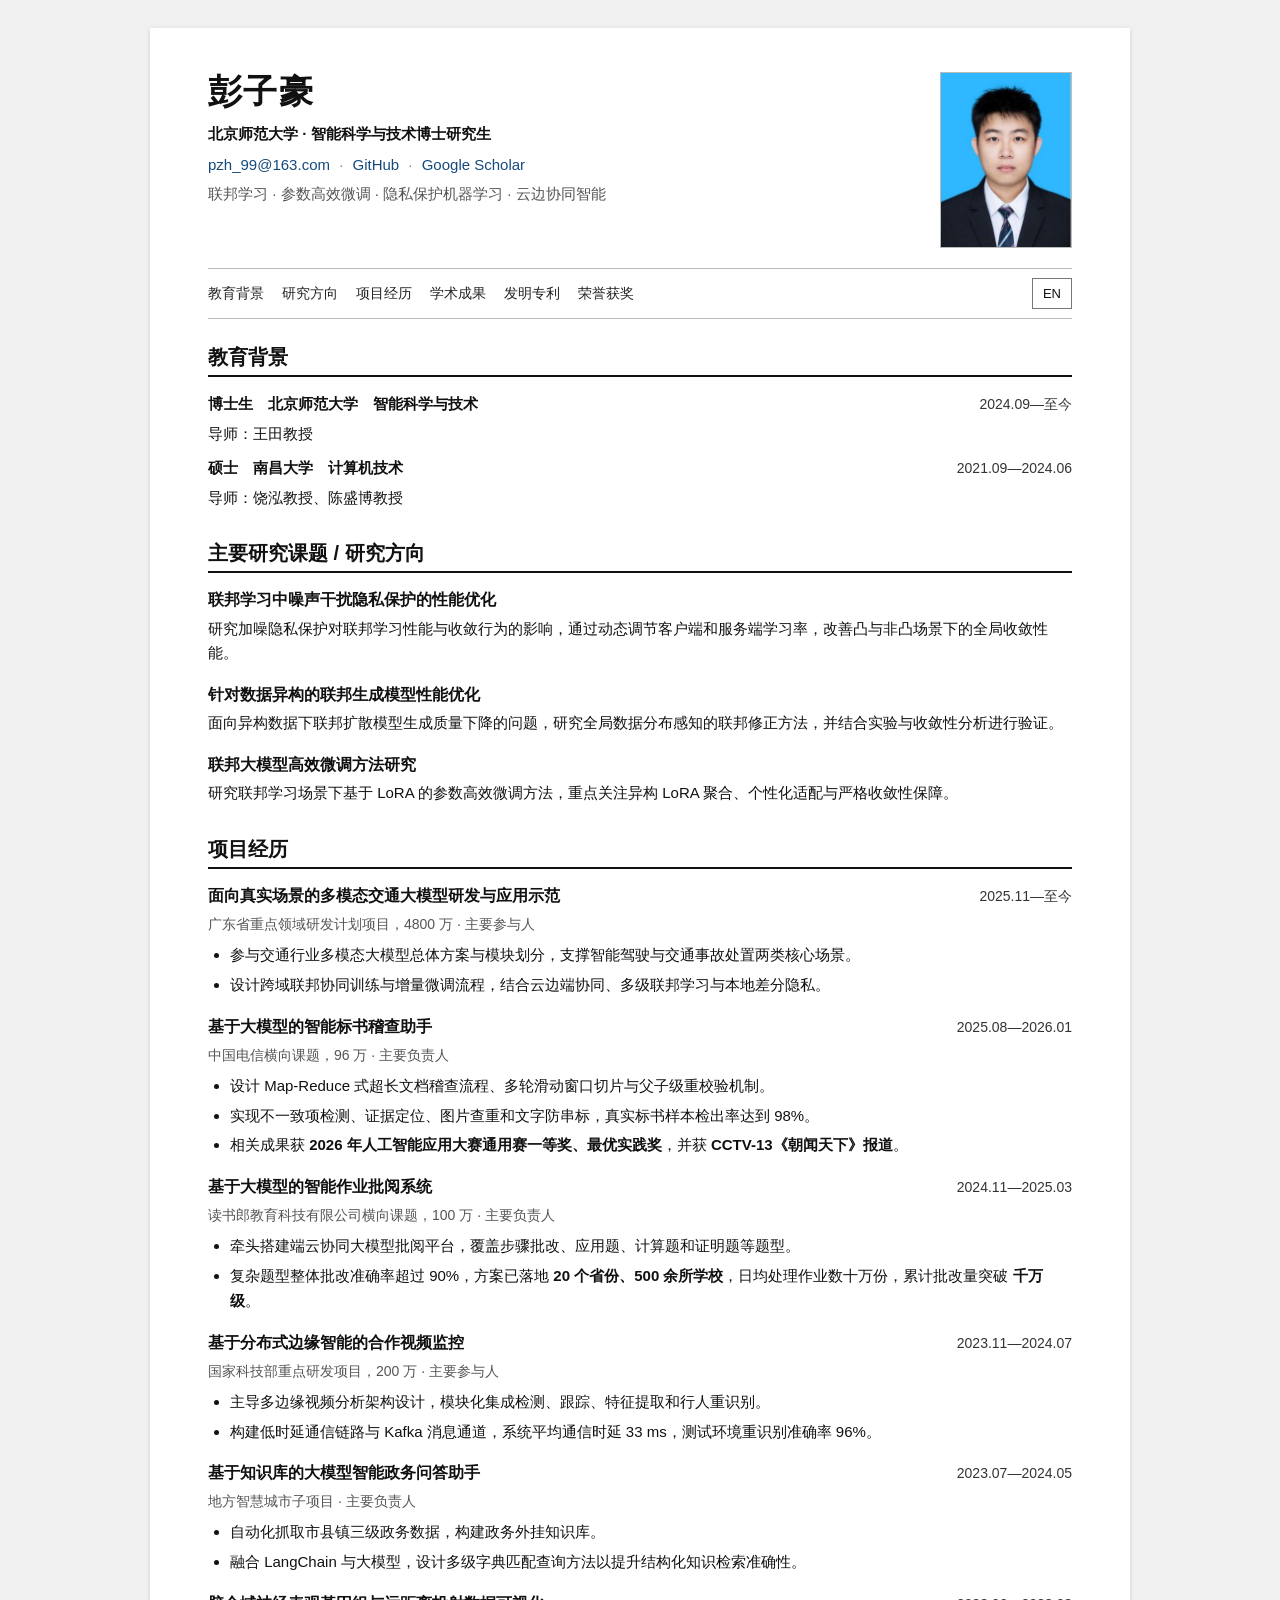
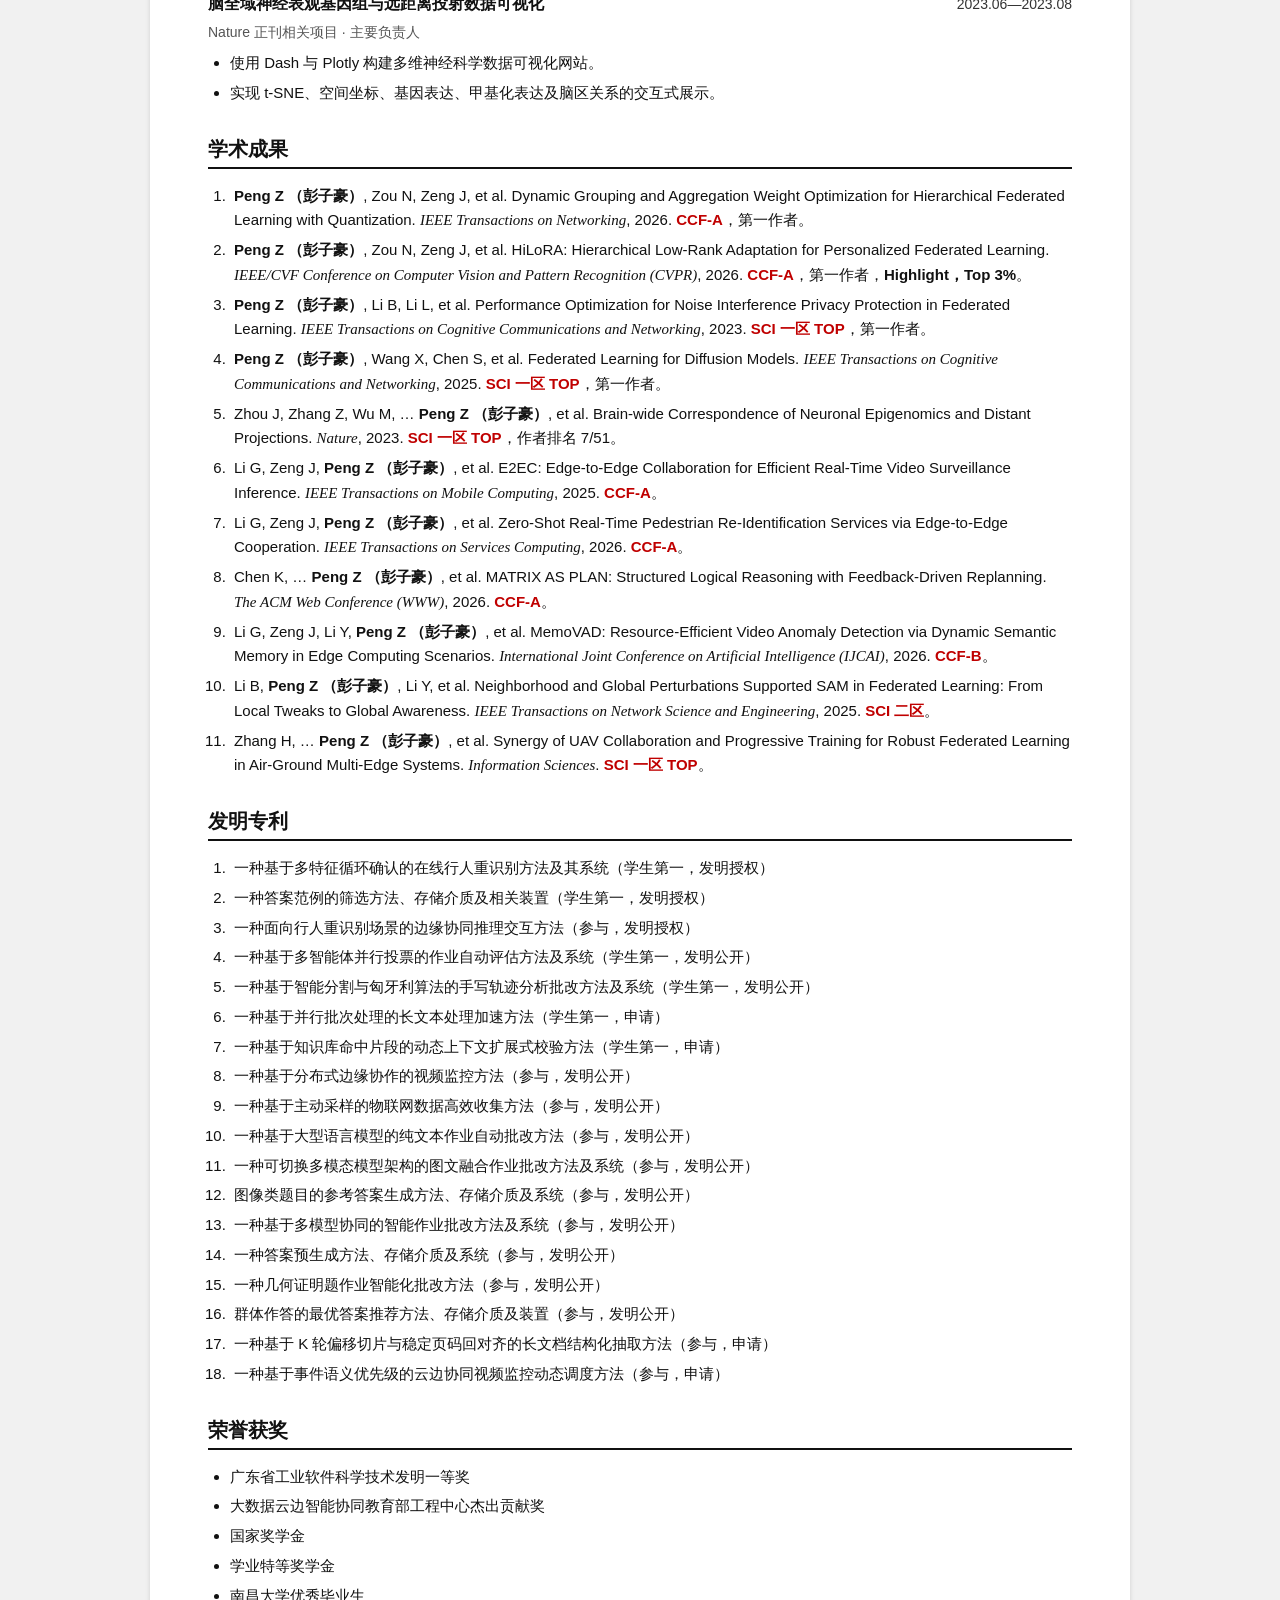
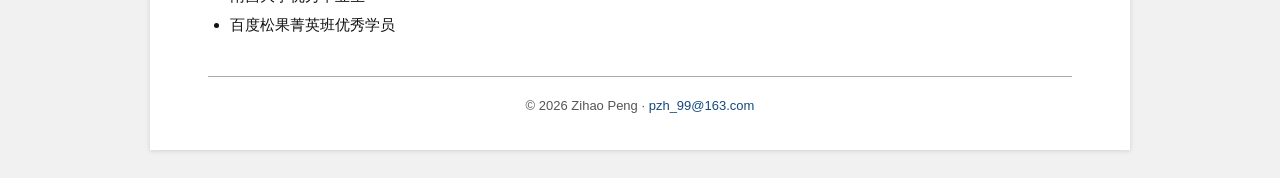
==== commit 9e5b6d0b: "Add files via upload update" ====
--- a/index.html
+++ b/index.html
@@ -84,6 +84,7 @@
 <ul>
 <li>设计 Map-Reduce 式超长文档稽查流程、多轮滑动窗口切片与父子级重校验机制。</li>
 <li>实现不一致项检测、证据定位、图片查重和文字防串标，真实标书样本检出率达到 98%。</li>
+<li>相关成果获 <strong>2026 年人工智能应用大赛通用赛一等奖、最优实践奖</strong>，并获 <strong>CCTV-13《朝闻天下》报道</strong>。</li>
 </ul>
 </article>
 <article class="entry">
@@ -91,7 +92,7 @@
 <p class="meta">读书郎教育科技有限公司横向课题，100 万 · 主要负责人</p>
 <ul>
 <li>牵头搭建端云协同大模型批阅平台，覆盖步骤批改、应用题、计算题和证明题等题型。</li>
-<li>复杂题型整体批改准确率超过 90%，成果实现产品化与商业化转化。</li>
+<li>复杂题型整体批改准确率超过 90%，方案已落地 <strong>20 个省份、500 余所学校</strong>，日均处理作业数十万份，累计批改量突破 <strong>千万级</strong>。</li>
 </ul>
 </article>
 <article class="entry">
@@ -201,6 +202,7 @@
 <ul>
 <li>Designed a Map-Reduce audit pipeline for long documents with multi-round sliding windows and hierarchical re-verification.</li>
 <li>Implemented inconsistency detection, evidence localization, image deduplication, and collusion-risk screening, reaching 98% recall on real tender documents.</li>
+<li>Related outcomes received the <strong>First Prize in the General Track and the Best Practice Award at the 2026 Artificial Intelligence Application Competition</strong>, and were featured by <strong>CCTV-13's <em>Morning News</em></strong>.</li>
 </ul>
 </article>
 <article class="entry">
@@ -208,7 +210,7 @@
 <p class="meta">Readboy Education Industry Project, CNY 1M · Project Lead</p>
 <ul>
 <li>Led an edge–cloud grading platform covering step-aware scoring, word problems, calculations, and proofs.</li>
-<li>Achieved over 90% accuracy on complex question types and supported product deployment and commercialization.</li>
+<li>Achieved over 90% accuracy on complex question types; deployed across <strong>20 provinces and 500+ schools</strong>, processing hundreds of thousands of assignments daily and over <strong>10 million</strong> cumulatively.</li>
 </ul>
 </article>
 <article class="entry">
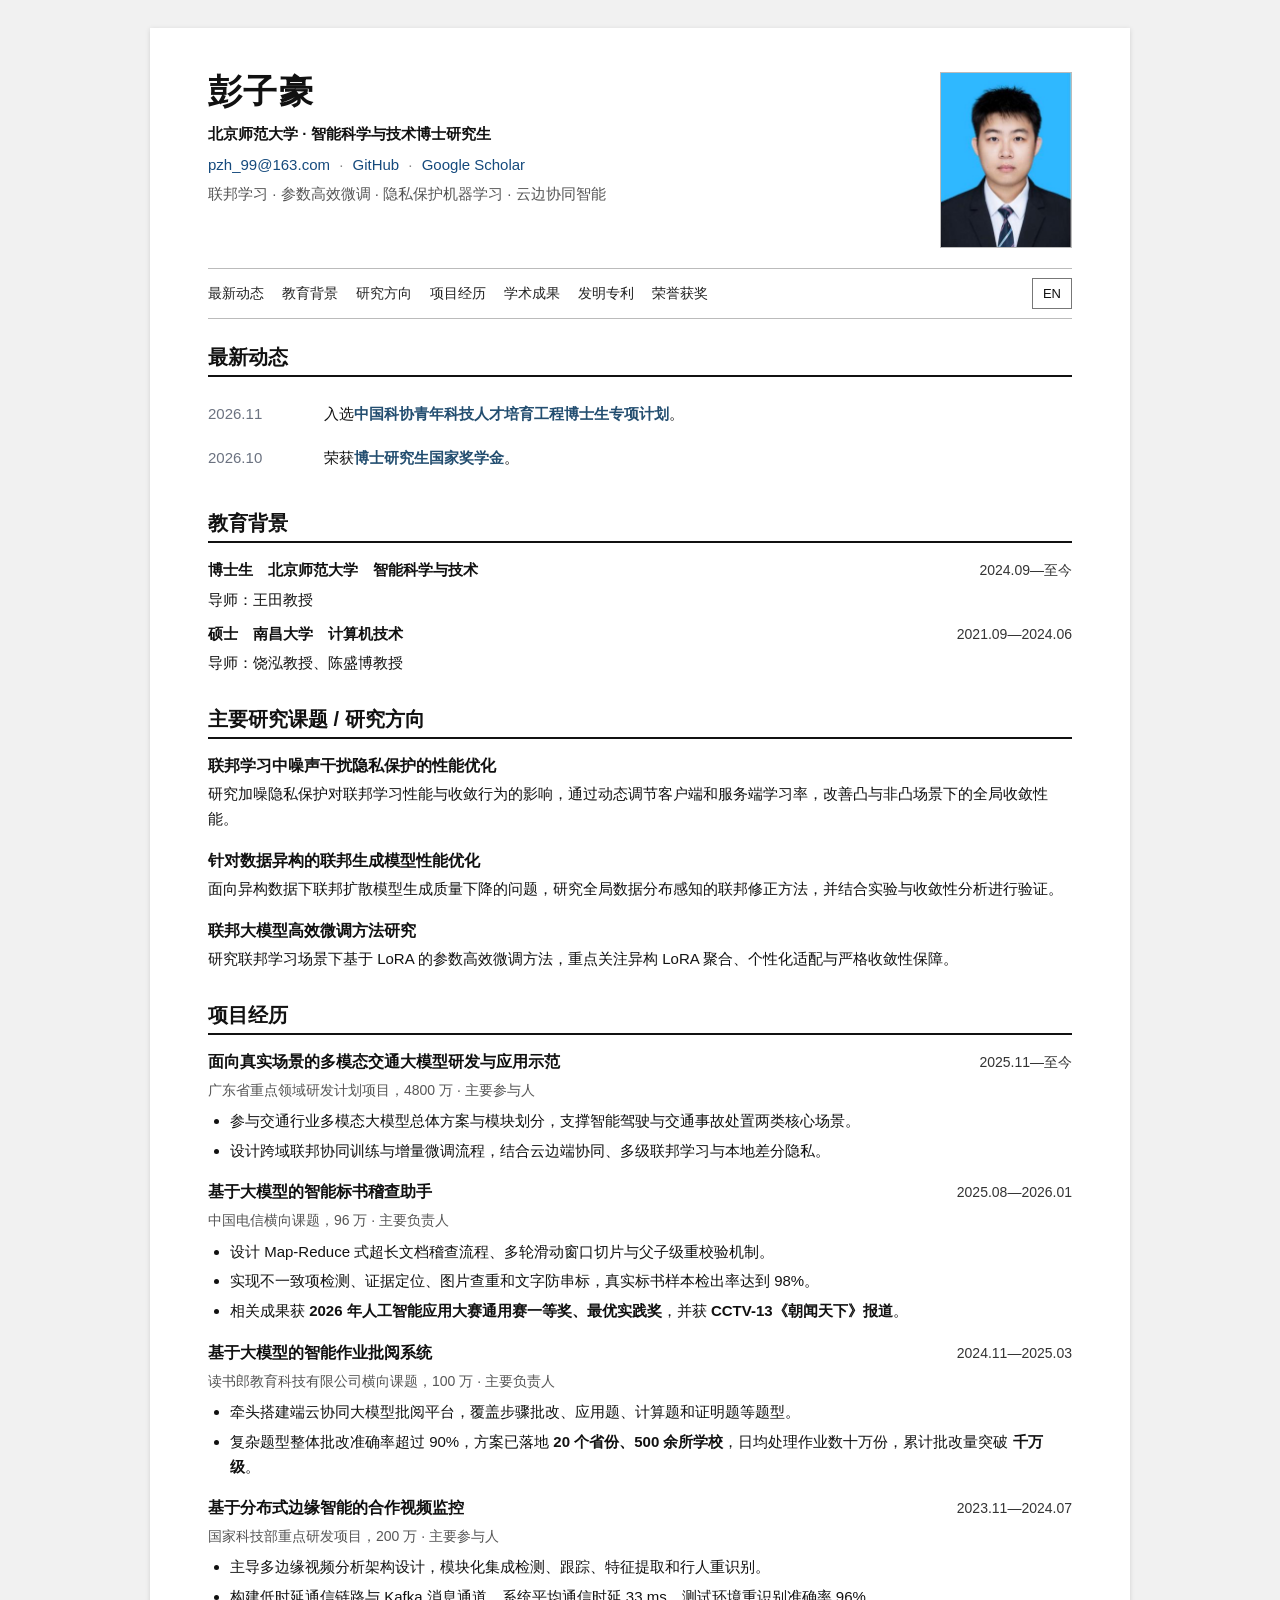
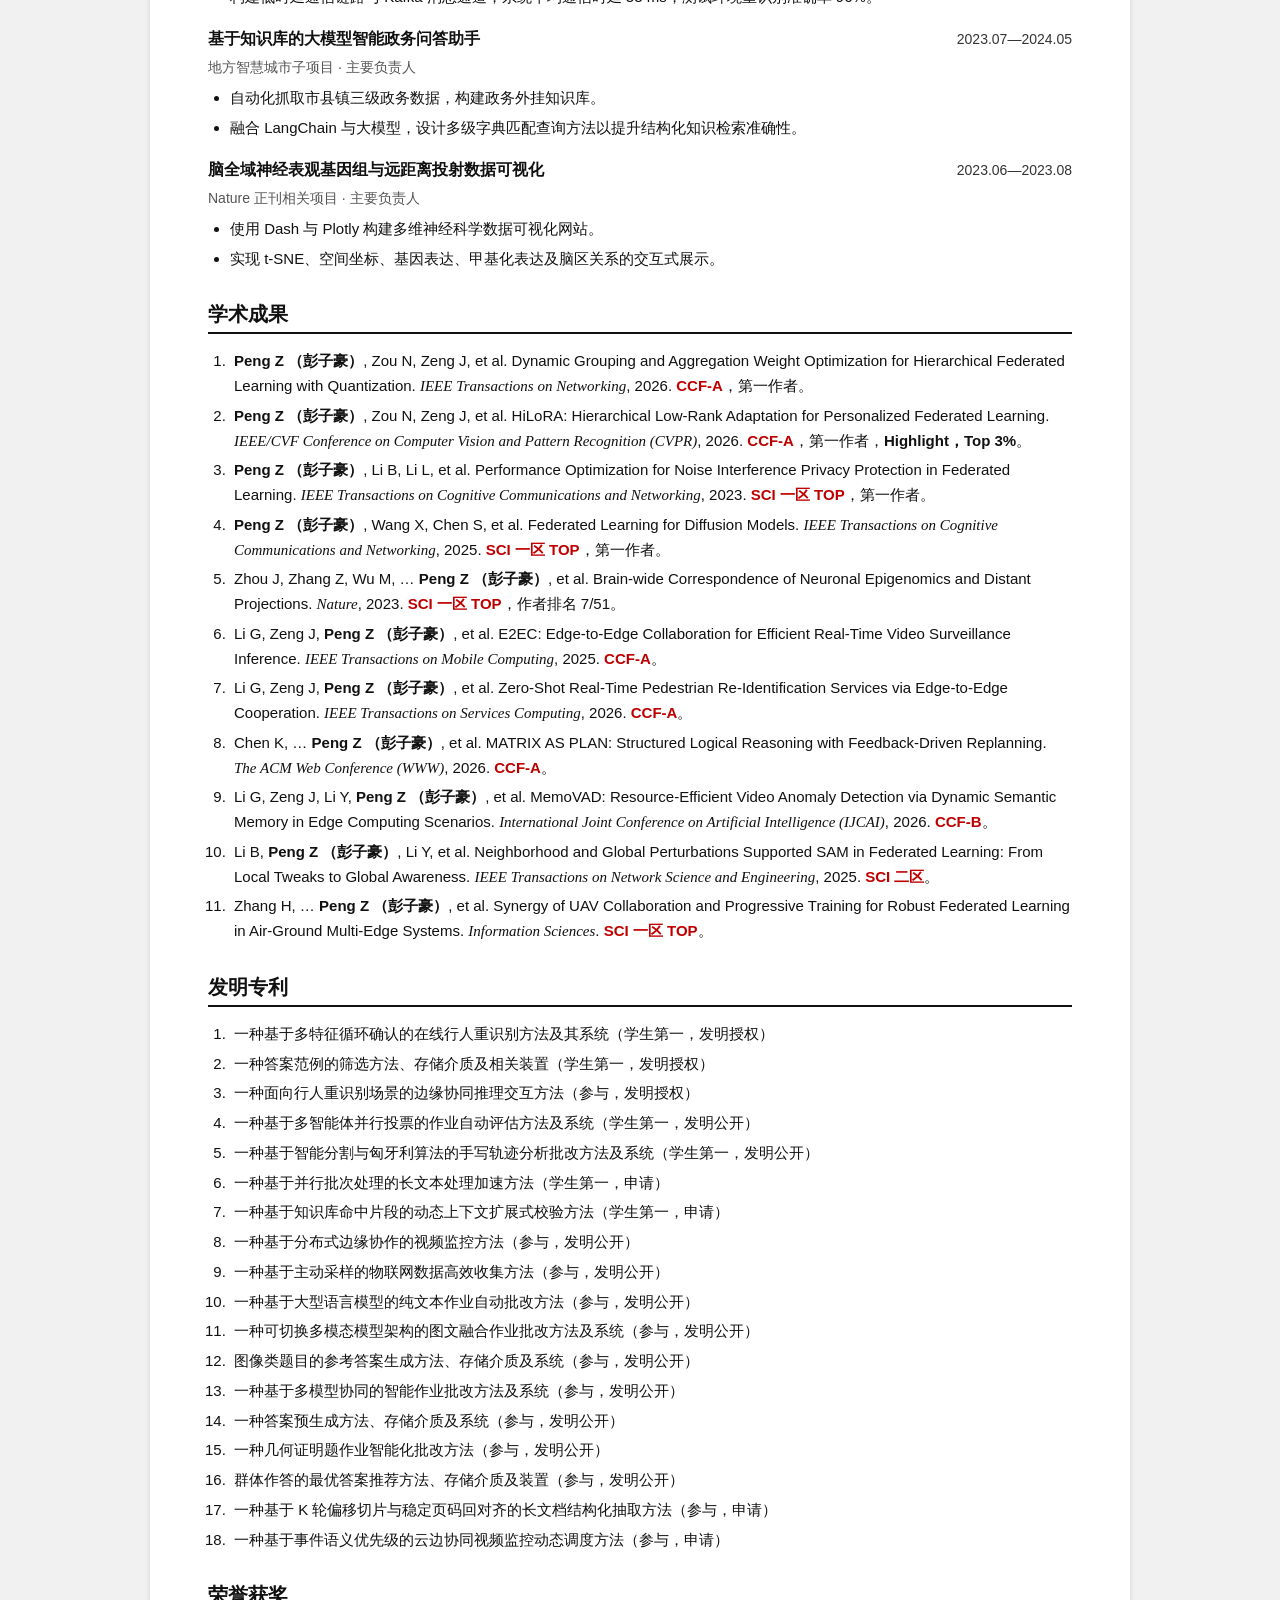
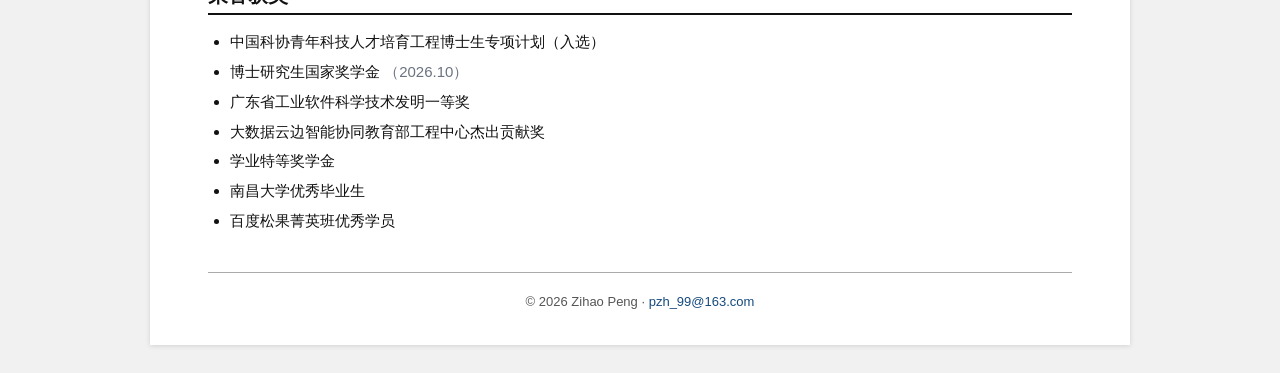
==== commit 9bc0a8a0: "Update index.html" ====
--- a/index.html
+++ b/index.html
@@ -1,5 +1,4 @@
 <!DOCTYPE html>
-
 <html lang="zh-CN">
 <head>
 <meta charset="utf-8"/>
@@ -9,7 +8,21 @@
 <title>彭子豪 | Zihao Peng</title>
 <link href="assets/favicon.svg" rel="icon" type="image/svg+xml"/>
 <link href="styles.css" rel="stylesheet"/>
-<script defer="" src="script.js"></script>
+<script defer src="script.js"></script>
+<!-- News styles are scoped so the existing page design is preserved. -->
+<style>
+.resume .news-list { list-style: none; margin: 0; padding: 0; }
+.resume .news-list > li { display: grid; grid-template-columns: 6.25rem minmax(0, 1fr); gap: .25rem 1rem; align-items: baseline; margin: 0; padding: .55rem 0; line-height: 1.75; }
+.resume .news-list time { color: #6b7280; font-variant-numeric: tabular-nums; white-space: nowrap; }
+.resume .news-list p { margin: 0; }
+.resume .news-list strong { color: #234e70; font-weight: 600; }
+.resume .honor-date { color: #6b7280; font-variant-numeric: tabular-nums; white-space: nowrap; }
+@media (max-width: 540px) {
+  .resume .news-list > li { grid-template-columns: 1fr; gap: .1rem; padding: .65rem 0; }
+  .resume .news-list time { font-size: .9em; }
+}
+@media print { .resume .news-list > li { break-inside: avoid; } }
+</style>
 </head>
 <body>
 <main class="resume">
@@ -32,6 +45,7 @@
 </header>
 <div aria-label="Page controls" class="toolbar">
 <nav>
+<a class="zh" href="#news">最新动态</a><a class="en" href="#news-en">News</a>
 <a class="zh" href="#education">教育背景</a><a class="en" href="#education-en">Education</a>
 <a class="zh" href="#research">研究方向</a><a class="en" href="#research-en">Research</a>
 <a class="zh" href="#projects">项目经历</a><a class="en" href="#projects-en">Projects</a>
@@ -42,6 +56,14 @@
 <button aria-label="Switch language" id="lang-toggle" type="button">EN</button>
 </div>
 <div class="zh">
+<section id="news" aria-labelledby="news-title">
+<h2 id="news-title">最新动态</h2>
+<ul class="news-list">
+<!-- CAST news is dated by the homepage update month; replace when the selection month is confirmed. -->
+<li><time datetime="2026-11">2026.11</time><p>入选<strong>中国科协青年科技人才培育工程博士生专项计划</strong>。</p></li>
+<li><time datetime="2026-10">2026.10</time><p>荣获<strong>博士研究生国家奖学金</strong>。</p></li>
+</ul>
+</section>
 <section id="education">
 <h2>教育背景</h2>
 <div class="entry compact">
@@ -122,7 +144,19 @@
 </section>
 <section id="publications">
 <h2>学术成果</h2>
-<ol class="publication-list"><li><strong class="self-author">Peng Z <span class="author-cn">（彭子豪）</span></strong>, Zou N, Zeng J, et al. Dynamic Grouping and Aggregation Weight Optimization for Hierarchical Federated Learning with Quantization. <em>IEEE Transactions on Networking</em>, 2026. <span class="rank">CCF-A</span>，第一作者。</li><li><strong class="self-author">Peng Z <span class="author-cn">（彭子豪）</span></strong>, Zou N, Zeng J, et al. HiLoRA: Hierarchical Low-Rank Adaptation for Personalized Federated Learning. <em>IEEE/CVF Conference on Computer Vision and Pattern Recognition (CVPR)</em>, 2026. <span class="rank">CCF-A</span>，第一作者，<strong>Highlight，Top 3%</strong>。</li><li><strong class="self-author">Peng Z <span class="author-cn">（彭子豪）</span></strong>, Li B, Li L, et al. Performance Optimization for Noise Interference Privacy Protection in Federated Learning. <em>IEEE Transactions on Cognitive Communications and Networking</em>, 2023. <span class="rank">SCI 一区 TOP</span>，第一作者。</li><li><strong class="self-author">Peng Z <span class="author-cn">（彭子豪）</span></strong>, Wang X, Chen S, et al. Federated Learning for Diffusion Models. <em>IEEE Transactions on Cognitive Communications and Networking</em>, 2025. <span class="rank">SCI 一区 TOP</span>，第一作者。</li><li>Zhou J, Zhang Z, Wu M, … <strong class="self-author">Peng Z <span class="author-cn">（彭子豪）</span></strong>, et al. Brain-wide Correspondence of Neuronal Epigenomics and Distant Projections. <em>Nature</em>, 2023. <span class="rank">SCI 一区 TOP</span>，作者排名 7/51。</li><li>Li G, Zeng J, <strong class="self-author">Peng Z <span class="author-cn">（彭子豪）</span></strong>, et al. E2EC: Edge-to-Edge Collaboration for Efficient Real-Time Video Surveillance Inference. <em>IEEE Transactions on Mobile Computing</em>, 2025. <span class="rank">CCF-A</span>。</li><li>Li G, Zeng J, <strong class="self-author">Peng Z <span class="author-cn">（彭子豪）</span></strong>, et al. Zero-Shot Real-Time Pedestrian Re-Identification Services via Edge-to-Edge Cooperation. <em>IEEE Transactions on Services Computing</em>, 2026. <span class="rank">CCF-A</span>。</li><li>Chen K, … <strong class="self-author">Peng Z <span class="author-cn">（彭子豪）</span></strong>, et al. MATRIX AS PLAN: Structured Logical Reasoning with Feedback-Driven Replanning. <em>The ACM Web Conference (WWW)</em>, 2026. <span class="rank">CCF-A</span>。</li><li>Li G, Zeng J, Li Y, <strong class="self-author">Peng Z <span class="author-cn">（彭子豪）</span></strong>, et al. MemoVAD: Resource-Efficient Video Anomaly Detection via Dynamic Semantic Memory in Edge Computing Scenarios. <em>International Joint Conference on Artificial Intelligence (IJCAI)</em>, 2026. <span class="rank">CCF-B</span>。</li><li>Li B, <strong class="self-author">Peng Z <span class="author-cn">（彭子豪）</span></strong>, Li Y, et al. Neighborhood and Global Perturbations Supported SAM in Federated Learning: From Local Tweaks to Global Awareness. <em>IEEE Transactions on Network Science and Engineering</em>, 2025. <span class="rank">SCI 二区</span>。</li><li>Zhang H, … <strong class="self-author">Peng Z <span class="author-cn">（彭子豪）</span></strong>, et al. Synergy of UAV Collaboration and Progressive Training for Robust Federated Learning in Air-Ground Multi-Edge Systems. <em>Information Sciences</em>. <span class="rank">SCI 一区 TOP</span>。</li></ol>
+<ol class="publication-list">
+<li><strong class="self-author">Peng Z <span class="author-cn">（彭子豪）</span></strong>, Zou N, Zeng J, et al. Dynamic Grouping and Aggregation Weight Optimization for Hierarchical Federated Learning with Quantization. <em>IEEE Transactions on Networking</em>, 2026. <span class="rank">CCF-A</span>，第一作者。</li>
+<li><strong class="self-author">Peng Z <span class="author-cn">（彭子豪）</span></strong>, Zou N, Zeng J, et al. HiLoRA: Hierarchical Low-Rank Adaptation for Personalized Federated Learning. <em>IEEE/CVF Conference on Computer Vision and Pattern Recognition (CVPR)</em>, 2026. <span class="rank">CCF-A</span>，第一作者，<strong>Highlight，Top 3%</strong>。</li>
+<li><strong class="self-author">Peng Z <span class="author-cn">（彭子豪）</span></strong>, Li B, Li L, et al. Performance Optimization for Noise Interference Privacy Protection in Federated Learning. <em>IEEE Transactions on Cognitive Communications and Networking</em>, 2023. <span class="rank">SCI 一区 TOP</span>，第一作者。</li>
+<li><strong class="self-author">Peng Z <span class="author-cn">（彭子豪）</span></strong>, Wang X, Chen S, et al. Federated Learning for Diffusion Models. <em>IEEE Transactions on Cognitive Communications and Networking</em>, 2025. <span class="rank">SCI 一区 TOP</span>，第一作者。</li>
+<li>Zhou J, Zhang Z, Wu M, … <strong class="self-author">Peng Z <span class="author-cn">（彭子豪）</span></strong>, et al. Brain-wide Correspondence of Neuronal Epigenomics and Distant Projections. <em>Nature</em>, 2023. <span class="rank">SCI 一区 TOP</span>，作者排名 7/51。</li>
+<li>Li G, Zeng J, <strong class="self-author">Peng Z <span class="author-cn">（彭子豪）</span></strong>, et al. E2EC: Edge-to-Edge Collaboration for Efficient Real-Time Video Surveillance Inference. <em>IEEE Transactions on Mobile Computing</em>, 2025. <span class="rank">CCF-A</span>。</li>
+<li>Li G, Zeng J, <strong class="self-author">Peng Z <span class="author-cn">（彭子豪）</span></strong>, et al. Zero-Shot Real-Time Pedestrian Re-Identification Services via Edge-to-Edge Cooperation. <em>IEEE Transactions on Services Computing</em>, 2026. <span class="rank">CCF-A</span>。</li>
+<li>Chen K, … <strong class="self-author">Peng Z <span class="author-cn">（彭子豪）</span></strong>, et al. MATRIX AS PLAN: Structured Logical Reasoning with Feedback-Driven Replanning. <em>The ACM Web Conference (WWW)</em>, 2026. <span class="rank">CCF-A</span>。</li>
+<li>Li G, Zeng J, Li Y, <strong class="self-author">Peng Z <span class="author-cn">（彭子豪）</span></strong>, et al. MemoVAD: Resource-Efficient Video Anomaly Detection via Dynamic Semantic Memory in Edge Computing Scenarios. <em>International Joint Conference on Artificial Intelligence (IJCAI)</em>, 2026. <span class="rank">CCF-B</span>。</li>
+<li>Li B, <strong class="self-author">Peng Z <span class="author-cn">（彭子豪）</span></strong>, Li Y, et al. Neighborhood and Global Perturbations Supported SAM in Federated Learning: From Local Tweaks to Global Awareness. <em>IEEE Transactions on Network Science and Engineering</em>, 2025. <span class="rank">SCI 二区</span>。</li>
+<li>Zhang H, … <strong class="self-author">Peng Z <span class="author-cn">（彭子豪）</span></strong>, et al. Synergy of UAV Collaboration and Progressive Training for Robust Federated Learning in Air-Ground Multi-Edge Systems. <em>Information Sciences</em>. <span class="rank">SCI 一区 TOP</span>。</li>
+</ol>
 </section>
 <section id="patents">
 <h2>发明专利</h2>
@@ -150,9 +184,10 @@
 <section id="awards">
 <h2>荣誉获奖</h2>
 <ul>
+<li>中国科协青年科技人才培育工程博士生专项计划（入选）</li>
+<li>博士研究生国家奖学金 <time class="honor-date" datetime="2026-10">（2026.10）</time></li>
 <li>广东省工业软件科学技术发明一等奖</li>
 <li>大数据云边智能协同教育部工程中心杰出贡献奖</li>
-<li>国家奖学金</li>
 <li>学业特等奖学金</li>
 <li>南昌大学优秀毕业生</li>
 <li>百度松果菁英班优秀学员</li>
@@ -160,6 +195,14 @@
 </section>
 </div>
 <div class="en">
+<section id="news-en" aria-labelledby="news-title-en">
+<h2 id="news-title-en">News</h2>
+<ul class="news-list">
+<!-- English rendering of the Chinese program title; not an official English title. -->
+<li><time datetime="2026-11">Nov. 2026</time><p>Selected for the <strong>China Association for Science and Technology (CAST) Young Scientific Talent Development Program — Doctoral Student Track</strong>.</p></li>
+<li><time datetime="2026-10">Oct. 2026</time><p>Received the <strong>National Scholarship for Doctoral Students</strong>.</p></li>
+</ul>
+</section>
 <section id="education-en">
 <h2>Education</h2>
 <div class="entry compact">
@@ -240,7 +283,19 @@
 </section>
 <section id="publications-en">
 <h2>Publications</h2>
-<ol class="publication-list"><li><strong class="self-author">Peng Z <span class="author-cn">(彭子豪)</span></strong>, Zou N, Zeng J, et al. Dynamic Grouping and Aggregation Weight Optimization for Hierarchical Federated Learning with Quantization. <em>IEEE Transactions on Networking</em>, 2026. <span class="rank">CCF-A</span>. First author.</li><li><strong class="self-author">Peng Z <span class="author-cn">(彭子豪)</span></strong>, Zou N, Zeng J, et al. HiLoRA: Hierarchical Low-Rank Adaptation for Personalized Federated Learning. <em>IEEE/CVF Conference on Computer Vision and Pattern Recognition (CVPR)</em>, 2026. <span class="rank">CCF-A</span>. First author, <strong>Highlight, Top 3%</strong>.</li><li><strong class="self-author">Peng Z <span class="author-cn">(彭子豪)</span></strong>, Li B, Li L, et al. Performance Optimization for Noise Interference Privacy Protection in Federated Learning. <em>IEEE Transactions on Cognitive Communications and Networking</em>, 2023. <span class="rank">SCI Q1 TOP</span>. First author.</li><li><strong class="self-author">Peng Z <span class="author-cn">(彭子豪)</span></strong>, Wang X, Chen S, et al. Federated Learning for Diffusion Models. <em>IEEE Transactions on Cognitive Communications and Networking</em>, 2025. <span class="rank">SCI Q1 TOP</span>. First author.</li><li>Zhou J, Zhang Z, Wu M, … <strong class="self-author">Peng Z <span class="author-cn">(彭子豪)</span></strong>, et al. Brain-wide Correspondence of Neuronal Epigenomics and Distant Projections. <em>Nature</em>, 2023. <span class="rank">SCI Q1 TOP</span>. Author 7/51.</li><li>Li G, Zeng J, <strong class="self-author">Peng Z <span class="author-cn">(彭子豪)</span></strong>, et al. E2EC: Edge-to-Edge Collaboration for Efficient Real-Time Video Surveillance Inference. <em>IEEE Transactions on Mobile Computing</em>, 2025. <span class="rank">CCF-A</span>.</li><li>Li G, Zeng J, <strong class="self-author">Peng Z <span class="author-cn">(彭子豪)</span></strong>, et al. Zero-Shot Real-Time Pedestrian Re-Identification Services via Edge-to-Edge Cooperation. <em>IEEE Transactions on Services Computing</em>, 2026. <span class="rank">CCF-A</span>.</li><li>Chen K, … <strong class="self-author">Peng Z <span class="author-cn">(彭子豪)</span></strong>, et al. MATRIX AS PLAN: Structured Logical Reasoning with Feedback-Driven Replanning. <em>The ACM Web Conference (WWW)</em>, 2026. <span class="rank">CCF-A</span>.</li><li>Li G, Zeng J, Li Y, <strong class="self-author">Peng Z <span class="author-cn">(彭子豪)</span></strong>, et al. MemoVAD: Resource-Efficient Video Anomaly Detection via Dynamic Semantic Memory in Edge Computing Scenarios. <em>International Joint Conference on Artificial Intelligence (IJCAI)</em>, 2026. <span class="rank">CCF-B</span>.</li><li>Li B, <strong class="self-author">Peng Z <span class="author-cn">(彭子豪)</span></strong>, Li Y, et al. Neighborhood and Global Perturbations Supported SAM in Federated Learning: From Local Tweaks to Global Awareness. <em>IEEE Transactions on Network Science and Engineering</em>, 2025. <span class="rank">SCI Q2</span>.</li><li>Zhang H, … <strong class="self-author">Peng Z <span class="author-cn">(彭子豪)</span></strong>, et al. Synergy of UAV Collaboration and Progressive Training for Robust Federated Learning in Air-Ground Multi-Edge Systems. <em>Information Sciences</em>. <span class="rank">SCI Q1 TOP</span>.</li></ol>
+<ol class="publication-list">
+<li><strong class="self-author">Peng Z <span class="author-cn">(彭子豪)</span></strong>, Zou N, Zeng J, et al. Dynamic Grouping and Aggregation Weight Optimization for Hierarchical Federated Learning with Quantization. <em>IEEE Transactions on Networking</em>, 2026. <span class="rank">CCF-A</span>. First author.</li>
+<li><strong class="self-author">Peng Z <span class="author-cn">(彭子豪)</span></strong>, Zou N, Zeng J, et al. HiLoRA: Hierarchical Low-Rank Adaptation for Personalized Federated Learning. <em>IEEE/CVF Conference on Computer Vision and Pattern Recognition (CVPR)</em>, 2026. <span class="rank">CCF-A</span>. First author, <strong>Highlight, Top 3%</strong>.</li>
+<li><strong class="self-author">Peng Z <span class="author-cn">(彭子豪)</span></strong>, Li B, Li L, et al. Performance Optimization for Noise Interference Privacy Protection in Federated Learning. <em>IEEE Transactions on Cognitive Communications and Networking</em>, 2023. <span class="rank">SCI Q1 TOP</span>. First author.</li>
+<li><strong class="self-author">Peng Z <span class="author-cn">(彭子豪)</span></strong>, Wang X, Chen S, et al. Federated Learning for Diffusion Models. <em>IEEE Transactions on Cognitive Communications and Networking</em>, 2025. <span class="rank">SCI Q1 TOP</span>. First author.</li>
+<li>Zhou J, Zhang Z, Wu M, … <strong class="self-author">Peng Z <span class="author-cn">(彭子豪)</span></strong>, et al. Brain-wide Correspondence of Neuronal Epigenomics and Distant Projections. <em>Nature</em>, 2023. <span class="rank">SCI Q1 TOP</span>. Author 7/51.</li>
+<li>Li G, Zeng J, <strong class="self-author">Peng Z <span class="author-cn">(彭子豪)</span></strong>, et al. E2EC: Edge-to-Edge Collaboration for Efficient Real-Time Video Surveillance Inference. <em>IEEE Transactions on Mobile Computing</em>, 2025. <span class="rank">CCF-A</span>.</li>
+<li>Li G, Zeng J, <strong class="self-author">Peng Z <span class="author-cn">(彭子豪)</span></strong>, et al. Zero-Shot Real-Time Pedestrian Re-Identification Services via Edge-to-Edge Cooperation. <em>IEEE Transactions on Services Computing</em>, 2026. <span class="rank">CCF-A</span>.</li>
+<li>Chen K, … <strong class="self-author">Peng Z <span class="author-cn">(彭子豪)</span></strong>, et al. MATRIX AS PLAN: Structured Logical Reasoning with Feedback-Driven Replanning. <em>The ACM Web Conference (WWW)</em>, 2026. <span class="rank">CCF-A</span>.</li>
+<li>Li G, Zeng J, Li Y, <strong class="self-author">Peng Z <span class="author-cn">(彭子豪)</span></strong>, et al. MemoVAD: Resource-Efficient Video Anomaly Detection via Dynamic Semantic Memory in Edge Computing Scenarios. <em>International Joint Conference on Artificial Intelligence (IJCAI)</em>, 2026. <span class="rank">CCF-B</span>.</li>
+<li>Li B, <strong class="self-author">Peng Z <span class="author-cn">(彭子豪)</span></strong>, Li Y, et al. Neighborhood and Global Perturbations Supported SAM in Federated Learning: From Local Tweaks to Global Awareness. <em>IEEE Transactions on Network Science and Engineering</em>, 2025. <span class="rank">SCI Q2</span>.</li>
+<li>Zhang H, … <strong class="self-author">Peng Z <span class="author-cn">(彭子豪)</span></strong>, et al. Synergy of UAV Collaboration and Progressive Training for Robust Federated Learning in Air-Ground Multi-Edge Systems. <em>Information Sciences</em>. <span class="rank">SCI Q1 TOP</span>.</li>
+</ol>
 </section>
 <section id="patents-en">
 <h2>Patents</h2>
@@ -249,9 +304,10 @@
 <section id="awards-en">
 <h2>Awards</h2>
 <ul>
+<li>Selected for the CAST Young Scientific Talent Development Program — Doctoral Student Track</li>
+<li>National Scholarship for Doctoral Students <time class="honor-date" datetime="2026-10">(Oct. 2026)</time></li>
 <li>First Prize, Guangdong Industrial Software Science and Technology Invention Award</li>
 <li>Outstanding Contribution Award, Engineering Research Center of Cloud–Edge Intelligent Collaboration, Ministry of Education</li>
-<li>National Scholarship</li>
 <li>First-Class Academic Scholarship</li>
 <li>Outstanding Graduate, Nanchang University</li>
 <li>Outstanding Student, Baidu Songguo Elite Program</li>
